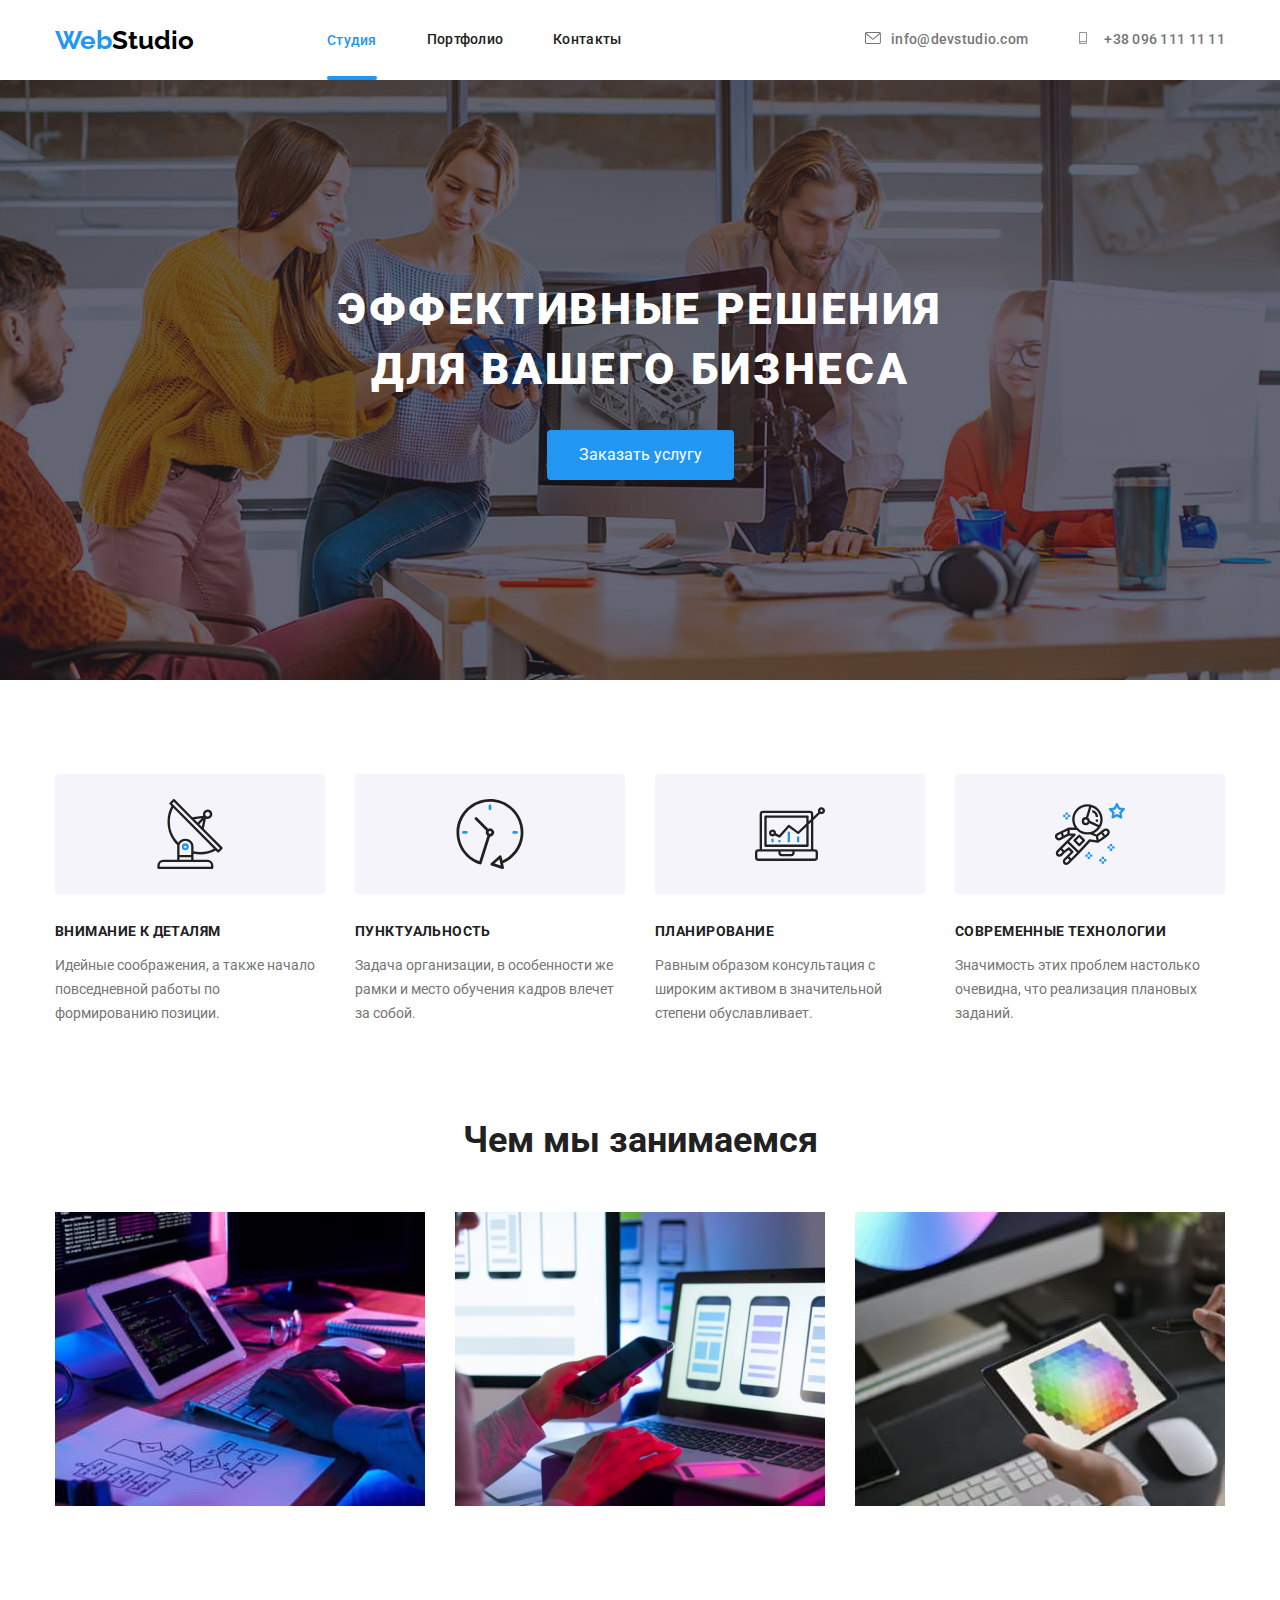
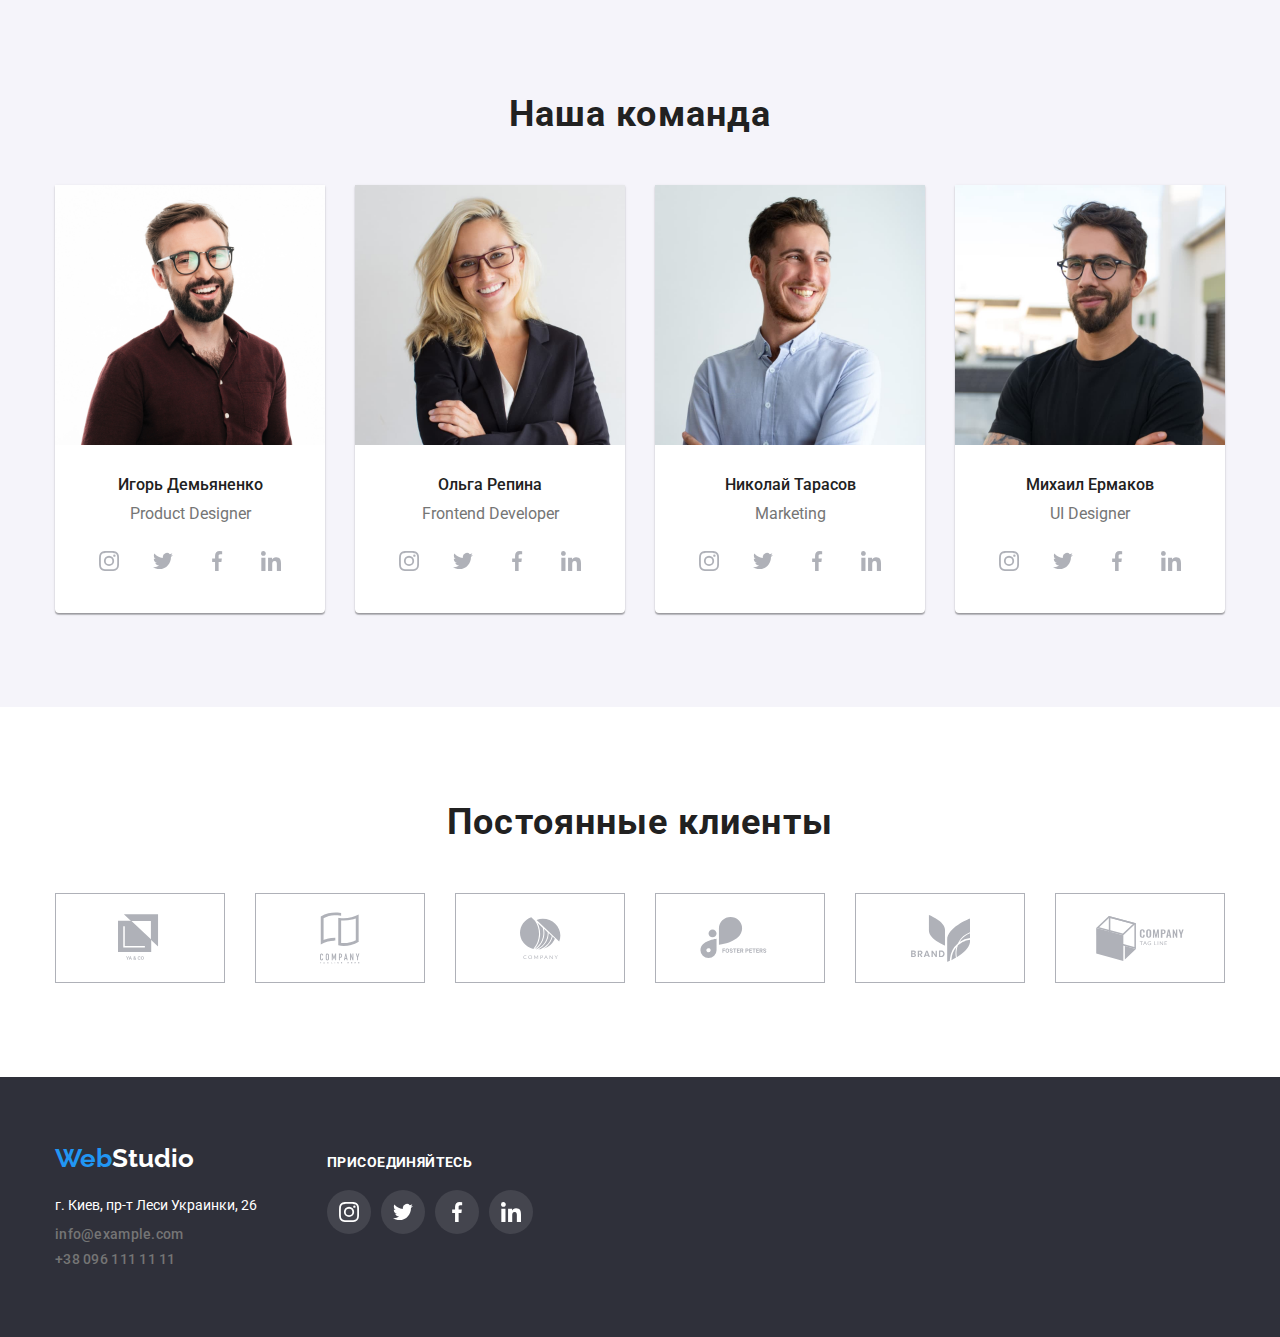
==== index.html @ 2eb6c641 "link" ====
<!DOCTYPE html>
<html lang="ru">
<head>
    <meta charset="UTF-8">
    <meta name="viewport" content="width=device-width, initial-scale=1.0">
    <title>Студия</title>
    <link rel="preconnect" href="https://fonts.gstatic.com">
    <link href="https://fonts.googleapis.com/css2?family=Raleway:wght@700&family=Roboto:wght@400;500;700;900&display=swap"
        rel="stylesheet">
    <link rel="stylesheet" href="https://cdnjs.cloudflare.com/ajax/libs/modern-normalize/1.0.0/modern-normalize.min.css"/>
    <link rel="stylesheet" href="./css/style.css">
    <link rel="stylesheet" href="./css/common.css">
</head>
<body>
    <div class="container">
    <header class="header-back" >
    <nav>
        <div class="header-nav">
            <a class="linc-logo" href="WebStudio"> <span class="link-blue">Web</span><span class="link-black" >Studio</span> </a>
        

       <ul class="site-nav" > 
            <li class="item" >
                <a class="link-current" href="./index.htmls">Студия</a>
            </li>
            <li class="item" >
                <a class="link" href="./portfolio.html">Портфолио</a>
            </li>
            <li class="item" >
                <a class="link" href="Контакты ">Контакты</a>
            </li>
      </ul>
    
      
       <ul  class="nav-links">
            
            <li class="item" > 
             

                <a  
                  class="nav-link"  href="mailto:info@devstudio.com" > <svg  class="nav-icon">
                  <use href="./images/symbol-defs (1).svg#icon-envelope" width="16",height="12" ></use>    
                  </svg>
                  info@devstudio.com</a>
            </li>
            <li class="item" >
                <a class="nav-link" href="tel:+380961111111"> <svg  class="nav-icon">
                    <use href="./images/symbol-defs (1).svg#icon-smartphone" width="10",height="16"></use>
                </svg>
                +38 096 111 11 11</a>
            </li>
            
       </ul> 
    
    </div>
    </nav>


    </header> 
</div>


    <main> 
        
      <section class="hero" > 
         <div class="overlay">
        
               <h1 class="hero-title" >Эффективные решения <br> для вашего бизнеса</h1>
          
        <a  class="hero-button" href="Заказать услугу">Заказать услугу</a>
    
    </div> 
      </section>
     
      
      <section class="benefit">
          <div class="container">
          <h2 class="visually-hidden"> Наши преимущества</h2> 
          
          <ul class="benefit-frame" >
              <li class="card" >
                <div class="benefit-box"> 
                    <svg class="icon"  width="70px" height="70px">
                        <use href="./images/symbol-defs (1).svg#icon-antenna"></use>
                    </svg>
                  </div>  
                
                  
                 <div class="frame" >
                   <h3 class="benefit-title">Внимание к деталям</h3>
                   <p class="benefit-item" >Идейные соображения, а также начало повседневной работы по формированию позиции.</p>
                 </div>
              </li>
              <li class="card" >
                   <div class="benefit-box">
                <svg class="icon"  width="70px" height="70px">
                    <use href="./images/symbol-defs (1).svg#icon-clock"></use>
                </svg>
              </div>
                  <div class="frame" > 
                    <h3 class="benefit-title">Пунктуальность</h3>
                    <p class="benefit-item" >Задача организации, в особенности же рамки и место обучения кадров влечет за собой.</p>
                  </div> 
              </li>
              <li class="card" >
                  <div class="benefit-box">
                <svg class="icon"  width="70px" height="70px">
                    <use href="./images/symbol-defs (1).svg#icon-diagram"></use>
                </svg>
              </div>
                  <div class="frame" >
                    <h3 class="benefit-title">Планирование</h3>
                    <p class="benefit-item" >Равным образом консультация с широким активом в значительной степени обуславливает.</p>
                  </div> 
              </li>
              <li class="card" >
                  <div class="benefit-box">
                <svg class="icon"  width="70px" height="70px">
                    <use href="./images/symbol-defs (1).svg#icon-astronaut"></use>
                </svg>
              </div>
                  <div class="frame" >
                     <h3 class="benefit-title" >Современные технологии</h3>
                     <p class="benefit-item" >Значимость этих проблем настолько очевидна, что реализация плановых заданий.</p>
                 </div>
              </li>
          </ul>
        </div>
      </section>
      
      <section class="work">
          <div class="container">
          <h2 class="work-title" >Чем мы занимаемся</h2>
          
          <ul class="work-item" >
              <li class="work-item-frame" >
                  <img src="./images/hw-1.jpg" alt="рабочий стол">
              </li>
              <li class="work-item-frame" >
                  <img src="./images/hw2.jpg" width="370" alt="рабочий стол и телефон"> 
              </li>
              <li class="work-item-frame" >
                  <img src="./images/hw3.jpg" alt="рабочий стол и дизайн">
              </li>
            </ul>
        </div>
        </section>
   
  
        <section class="our-team" >  
            
          <div class="container">
        
           <h2 class="team-title" >Наша команда</h2> 
           
           <ul class="team-card" >
               
               <li class="team-card-item " >
                   <img src="./images/hw4.jpg" width="370" alt="мужчина">
                   <h3 class="name" >Игорь Демьяненко</h3>
                   <p class="profession" >Product Designer</p>
                     <ul class="sociall-box">
                         <li class="item-icon"><a class="link-icon" href=""> 
                             <svg class="icon" width="20px" height="20px" > <use href="./images/symbol-defs (1).svg#icon-instagram" >

                         </use>
                         </svg>
                        </a>
                    
                    </li>
                
                     <li class="item-icon" >
                        <a class="link-icon" href=""> 
                            <svg class="icon" width="20px" height="20px" > 
                                <use href="./images/symbol-defs (1).svg#icon-twitter" ></use>

                        </svg>

                        </a>
                    </li>
                    <li class="item-icon"  >
                    
                        <a class="link-icon" href="">
                            <svg class="icon" width="20px"  height="20px">
                                  <use href="./images/symbol-defs (1).svg#icon-facebook" ></use>
                            </svg>
                        </a>
                    </li>
                    
                <li class="item-icon" >
                        <a class="link-icon"  href=""> 
                            <svg class="icon" width="20px" height="20px">
                                <use href="./images/symbol-defs (1).svg#icon-linkedin"></use>
                            </svg>
                        </a>
                    </li>
                    </ul>
                </li>
                <li class="team-card-item"  >
                   <img src="./images/hw5).jpg" width="370" alt="девушка">
                   <h3 class="name">Ольга Репина</h3>
                   <p class="profession" >Frontend Developer</p> 
                   <ul class="sociall-box">
                    <li class="item-icon"><a class="link-icon" href=""> 
                        <svg class="icon" width="20px" height="20px" > <use href="./images/symbol-defs (1).svg#icon-instagram" >

                    </use>
                    </svg>
                   </a>
               
               </li>
           
                <li class="item-icon" >
                   <a class="link-icon" href=""> 
                       <svg class="icon" width="20px" height="20px" > 
                           <use href="./images/symbol-defs (1).svg#icon-twitter" ></use>

                   </svg>

                   </a>
               </li>
               <li class="item-icon"  >
               
                   <a class="link-icon" href="">
                       <svg class="icon" width="20px"  height="20px">
                             <use href="./images/symbol-defs (1).svg#icon-facebook" ></use>
                       </svg>
                   </a>
               </li>
               
           <li class="item-icon" >
                   <a class="link-icon"  href=""> 
                       <svg class="icon" width="20px" height="20px">
                           <use href="./images/symbol-defs (1).svg#icon-linkedin"></use>
                       </svg>
                   </a>
               </li>
               </ul>
                </li>
                <li class="team-card-item"   >
                   <img src="./images/hw6.jpg" width="370" alt="мужчина">
                   <h3 class="name" >Николай Тарасов</h3>
                   <p class="profession" >Marketing</p> 
                   <ul class="sociall-box">
                    <li class="item-icon"><a class="link-icon" href=""> 
                        <svg class="icon" width="20px" height="20px" > <use href="./images/symbol-defs (1).svg#icon-instagram" >

                    </use>
                    </svg>
                   </a>
               
               </li>
           
                <li class="item-icon" >
                   <a class="link-icon" href=""> 
                       <svg class="icon" width="20px" height="20px" > 
                           <use href="./images/symbol-defs (1).svg#icon-twitter" ></use>

                   </svg>

                   </a>
               </li>
               <li class="item-icon"  >
               
                   <a class="link-icon" href="">
                       <svg class="icon" width="20px"  height="20px">
                             <use href="./images/symbol-defs (1).svg#icon-facebook" ></use>
                       </svg>
                   </a>
               </li>
               
           <li class="item-icon" >
                   <a class="link-icon"  href=""> 
                       <svg class="icon" width="20px" height="20px">
                           <use href="./images/symbol-defs (1).svg#icon-linkedin"></use>
                       </svg>
                   </a>
               </li>
               </ul>
                </li>
                <li class="team-card-item"  >
                   <img src="./images/hw7.jpg" width="370" alt="мужчина">
                   <h3 class="name" >Михаил Ермаков</h3>
                   <p class="profession" >UI Designer</p> 
                   <ul class="sociall-box">
                    <li class="item-icon"><a class="link-icon" href=""> 
                        <svg class="icon" width="20px" height="20px" > <use href="./images/symbol-defs (1).svg#icon-instagram" >

                    </use>
                    </svg>
                   </a>
               
               </li>
           
                <li class="item-icon" >
                   <a class="link-icon" href=""> 
                       <svg class="icon" width="20px" height="20px" > 
                           <use href="./images/symbol-defs (1).svg#icon-twitter" ></use>

                   </svg>

                   </a>
               </li>
               <li class="item-icon"  >
               
                   <a class="link-icon" href="">
                       <svg class="icon" width="20px"  height="20px">
                             <use href="./images/symbol-defs (1).svg#icon-facebook" ></use>
                       </svg>
                   </a>
               </li>
               
           <li class="item-icon" >
                   <a class="link-icon"  href=""> 
                       <svg class="icon" width="20px" height="20px">
                           <use href="./images/symbol-defs (1).svg#icon-linkedin"></use>
                       </svg>
                   </a>
               </li>
               </ul>
                </li>
            
           </ul>
        </div>
        
        </section> 
        <section class="our-clients" >
            <div class="container">
            <h2 class="clients-title"  >Постоянные клиенты</h2> 
            <ul class="clients-box" >
                <li class="client-item" >
                   <a class="client-link" href=""> 
                       <svg class="client-logo" width="44.27" height="49.23" >
                          <use href="./images/symbol-defs (1).svg#icon-logo-2"></use>
                       </svg>
                     </a> 
                </li> 
                <li class="client-item" >
                    <a class="client-link" href=""> 
                        <svg class="client-logo" width="40" height="52" >
                           <use href="./images/symbol-defs (1).svg#icon-logo-1"></use>
                        </svg>
                      </a> 
                 </li> 
                 <li class="client-item" >
                    <a class="client-link" href=""> 
                        <svg class="client-logo" width="41" height="42.6" >
                           <use href="./images/symbol-defs (1).svg#icon-logo--3"></use>
                        </svg>
                      </a> 
                 </li> 
                 <li class="client-item" >
                    <a class="client-link" href=""> 
                        <svg class="client-logo" width="79.66" height="42.02" >
                           <use href="./images/symbol-defs (1).svg#icon-logo--4"></use>
                        </svg>
                      </a> 
                 </li> <li class="client-item" >
                    <a class="client-link" href=""> 
                        <svg class="client-logo" width="59" height="47" >
                           <use href="./images/symbol-defs (1).svg#icon-logo--5"></use>
                        </svg>
                      </a> 
                 </li>
                  <li class="client-item" >
                    <a class="client-link" href=""> 
                        <svg class="client-logo" width="88.48" height="45.44" >
                           <use href="./images/symbol-defs (1).svg#icon-logo--6"></use>
                        </svg>
                      </a> 
                 </li>
            </ul>
        </div>
        </section>
    
    </main> 
   
<footer class="footer-back" > 
     <div  class="container" >
    <div class="footer-all"> 
       <div>
        <div class="footer-logo" >
    <a class="linc-logo" href="WebStudio"> <span class="footer-logo-blue" >Web</span><span class="footer-logo-white" >Studio</span> </a>
</div> 
<div class="adress-link" >  
    <address class="address" >
     
        
           <p class="map-item" > <span class="map-address" >г. Киев, пр-т Леси Украинки, 26</span> </p>
      <ul class="footer-nav" >
         <li >
           <a class="footer-nav-link" href="mailto:info@example.com">info@example.com</a>
         </li> 
         <li>
            <a class="footer-nav-link" href="tel:+380961111111">+38 096 111 11 11</a></li>
       </ul> 
       
    </address>
</div> 
</div>
<div class="footer-sociall" >
   <h3 class="footer-title" > ПРИСОЕДИНЯЙТЕСЬ</h3> 
        <ul class="footer-box" >
            <li class="footer-mark" >
                <a class="footer-link"  href=""><svg class="footer-icon" width="20px" height="20px" >
                   <use href="./images/symbol-defs (1).svg#icon-instagram" ></use>

                </svg></a>
            
            </li> 
            <li class="footer-mark" >
                <a class="footer-link"  href=""><svg class="footer-icon" width="20px" height="20px" >
                   <use href="./images/symbol-defs (1).svg#icon-twitter" ></use>

                </svg></a>
            
            </li>
             <li class="footer-mark" >
                <a class="footer-link"  href=""><svg class="footer-icon" width="20px" height="20px" >
                   <use href="./images/symbol-defs (1).svg#icon-facebook" ></use>

                </svg></a>
            
            </li> 
            <li class="footer-mark" >
                <a class="footer-link"  href=""><svg class="footer-icon" width="20px" height="20px" >
                   <use href="./images/symbol-defs (1).svg#icon-linkedin" ></use>

                </svg></a>
            
            </li>
        </ul>
</div>
</div>
</div>

</footer>

    
    
</body>
</html>
---- css/style.css ----
/* все цвета страницы студия
.header-back: #ECECEC
.link-collor: 2196F3
.back-hero: 2F303A
.primary-text-color:757575, 100 %
.white-text-collor:FFFFFF, 100 %
.h-collor:212121, 100 %
 .body-back: #E5E5E5

 */
body {
  font-family: 'Roboto', sans-serif;
  color: #757575;
}

/* css-переменные. */
:root {
  --primary-text-color: #757575;
  --footer-back: #2f303a;
  --white-text-collor: #ffffff;
  --h-collor: #212121;
  --link-collor: #2196f3;
  --header-back: #ececec;
  --social-icon: #AFB1B8;
  --team-back: #F5F4FA;
  --back: rgba(255,255,255,0.1)
}

button{
  border: none;
  color: none;
  background-color: transparent; ;
}

/* контейнер */
.container {
  width: 1200px;
  padding-left: 15px;
  padding-right: 15px;
  margin-left: auto;
  margin-right: auto;
  /* outline: 1px solid green */
}

.link {
  outline: none;
}

img {
  display: block;
  max-width: 100%;
  height: auto;
}

/* .link-icon .icon{
  fill: var(--social-icon);
} */


.site-nav .item:last-child {
  margin-right: 0px;
}

.link-blue {
  color: var(--link-collor);
}

.link-black {
  color: black;
} 

/*  Хедер сайта */

.header-line-bottom{
  border-bottom: 1px solid #ECECEC
}

.header-nav { 
 
  
  display: flex;
  align-items: center;
  height: 80px;
}

/*  логотип */

.linc-logo {
  font-family: Raleway, sans-serif;
  font-style: normal;
  font-weight: bold;
  font-size: 26px;
  line-height: 31px;
}

/* навигация по сайту */

.site-nav { 
 
  display: flex;
  align-items: center;
  margin-left: 93px;
  margin-top: 0px;
  margin-bottom: 0px;
}

.site-nav .item + .item {
  margin-left: 50px;
}

/* .site-nav .item {
  outline: 1px solid greenyellow;
} */

.site-nav .link { 
 
  
  display: block;
  
  padding-top: 32px;
  padding-bottom: 32px;
 
  color: var(--h-collor);
}

/* .site-nav .link-current{
  position: relative;
} */

.link:hover,
.link:focus {
  color: var(--link-collor);
}

.link-current { 
  display: block;
  
  position: relative; 
  
  padding-top: 32px;
  padding-bottom: 32px;
  
  font-family: Roboto, sans-serif;
  font-style: normal;
  font-weight: 500;
  font-size: 14px;
  line-height: 16px;
  letter-spacing: 0.02em;
  color: var(--link-collor);
}
  
 
  

.link {  
  display: block;
 
  font-family: Roboto, sans-serif;
  font-style: normal;
  font-weight: 500;
  font-size: 14px;
  line-height: 1.14;
  letter-spacing: 0.02em;
} 

.link-current::after{
  content: "";
  
  
  position: absolute;
  width: 100%;
  height: 4px;
  left: 0;
  bottom: 0;
  border-radius: 2px;
  
  background-color: var(--link-collor);
 
}



/* навигация мейл и телефон */

.nav-link,
.nav-link {
  display: block;
  padding-top: 32px;
  padding-bottom: 32px;
  margin-top: 0px;
  margin-bottom: 0px;

  font-family: Roboto, sans-serif;
  font-style: normal;
  font-weight: 500;
  font-size: 14px;
  line-height: 1.14;
  letter-spacing: 0.02em;
  color: var(--primary-text-color);
}

/* .nav-links :hover,
.nav-links :focus {
  color: var(--link-collor);
} */

.nav-links {
  display: flex;
  margin-left: auto; 
  margin-top: 0px;
  margin-bottom: 0px;
}

.nav-icon {
  display: block;
  width: 16px;
  height: 12px; 
  margin-right: 10px;
  fill: var(--primary-text-color);
  /* fill: carrentColor; */
}

.nav-link{
  display: flex; 
  align-content: center;
}


.nav-links .item :hover,
.nav-links .item :focus{
  color: var(--link-collor);
}


.nav-icon{
  fill: currentColor;
}

  

/* .item {
  outline: 1px solid #008000
} */

/* .nav-links .item {
  outline: 1px solid green;
} */

.nav-links .item + .item {
  margin-left: 50px;
}

/*  Hero сайта Студия*/
.hero {
  background-color: var(--footer-back);
  /* outline: 2px solid green; */
  min-height: 600px;
}

.hero {
  text-align: center; 
}


.overlay {
  max-width: 1600px;
  height: 600px;
  margin-left: auto;
  margin-right: auto;  
  background-image: linear-gradient(to right,rgba(47, 48, 58, 0.4),rgba(47, 48, 58, 0.4)),  url(../images/Img\ \(5\).jpg);
  background-position: center;
  background-size: cover;
}


.hero-title {
  padding-top: 200px;
  margin-bottom: 30px;
  margin-top: 0px;

  /* outline: 1px solid green; */

  color: var(--white-text-collor);
  font-family: Roboto, sans-serif;
  font-style: normal;
  font-weight: 900;
  font-size: 44px;
  line-height: 1.36;

  letter-spacing: 0.06em;
  text-transform: uppercase;
}

/* кнопка заказа услуг */

.hero-button {
  display: inline-block;
  padding: 16px 32px;
  border-radius: 4px;
  margin-right: auto;
  margin-left: auto;

  background-color: var(--link-collor);
  color: var(--white-text-collor);
}

/* если мы берем у всей секции и убираем padding */

/* наши преимущества */

.benefit {
  padding-top: 94px;
}

.benefit-frame {
  display: flex;
}

.benefit-frame {
  padding-left: 0px;
  margin-top: 0px;
  margin-bottom: 0px;
}

.benefit-item {
  margin-bottom: 0px;
  font-family: Roboto, sans-serif;
  font-style: normal;
  font-weight: normal;
  font-size: 14px;
  line-height: 1.71;
}

.card {
  width: 270px;
  margin-right: 30px;
}

.card:last-child {
  margin-right: 0px;
}

.benefit-title {
  margin-top: 30px;
  font-family: Roboto, sans-serif;
  font-style: normal;
  font-weight: 700;
  font-size: 14px;
  line-height: 1.14;
  letter-spacing: 0.03em;
  text-transform: uppercase;
  color: var(--h-collor);
} 
 
.benefit-box{
  display: flex;
  align-items: center;
  justify-content: center;
  background: #F5F4FA;
  border-radius: 4px;
  height: 120px;
  
}


/*  то что мы делаем студия */

.work {
  padding-top: 94px;
  padding-bottom: 94px;
}

.work-title { 
  font-family: Roboto, sans-serif;
  text-align: center;
  margin-top: 0px;
  font-style: normal;
  font-weight: bold;
  font-size: 36px;
  line-height: 1.16; 
  color: var(--h-collor);
  margin-bottom: 50px ;
}
 

.work-item-frame {
  /* outline: 1px solid green; */
  display: block;
}

.work-item {
  display: block;
}

.work-item {
  display: flex;
}

.work-item {
  padding-left: 0px;
  margin-top: 0px;
  margin-bottom: 0px;
}

/* 
.work-item-frame {
  margin-right: 30px;
} */

/* .work-item-frame:last-child {
  margin-right: 0px;
} */

.work-item-frame:not(:last-child) {
  margin-right: 30px;
}

/*  о нашей команде */

.our-team {
  padding-top: 94px;
  padding-bottom: 94px;
  background-color: var(--team-back) ;
}

.team-title {
  text-align: center;
  margin-bottom: 50px;
  margin-top: 0px;
  font-family: Roboto, sans-serif;
  font-style: normal;
  font-weight: bold;
  font-size: 36px;
  line-height: 1.16;
  letter-spacing: 0.03em;
  color: var(--h-collor);
}

.team-card {
  display: flex;
}

.team-card {
  margin-left: 0px;
  padding-left: 0px;
  margin-top: 0px;
  margin-bottom: 0px;
}

.team-card-item {
  /* outline: 1px solid #008000; */
}

.team-card-item {
  margin-right: 30px;
  background-color: var(--white-text-collor);
  box-shadow: 0px 1px 3px rgba(0, 0, 0, 0.12), 0px 1px 1px rgba(0, 0, 0, 0.14), 0px 2px 1px rgba(0, 0, 0, 0.2);
  border-radius: 0px 0px 4px 4px;
}

.team-card-item:last-child {
  margin-right: 0px;
}

.name {
  text-align: center;
  margin-top: 30px;
  margin-bottom: 0px;
  color: var(--h-collor);
  font-family: Roboto, sans-serif;
  font-style: normal;
  font-weight: 500;
  font-size: 16px;
  line-height: 19px;
}

.profession {
  text-align: center;
  margin-top: 10px;
  margin-bottom: 16px;
  color: var(--primary-text-color);
  font-family: Roboto, sans-serif;
  font-style: normal;
  font-weight: normal;
  font-size: 16px;
  line-height: 19px;
}

.sociall-box{
  display: flex;
  align-items: center;
  justify-content: center; 
  padding-left: 0px;
  margin-top: 16px;
  margin-bottom: 30px ;
} 

/*  сначала дать цвет иконки на ссылку, а потом изменить ее при ховере */

.link-icon{
  display: flex;
  width: 44px;
  height: 44px;
  color: var(--social-icon);
  /* background-color: blue; */
  align-items: center;
  justify-content: center;
  border-radius: 50%;
}

.item-icon:not(:first-child){
  margin-left: 10px;
}

.link-icon:hover,
.link-icon:focus{
  background-color: var(--link-collor);
  color: var(--white-text-collor);
}

/* .icon{
  fill: var( --social-icon)

} */

.icon{
  fill: currentColor;
}

/* .link-icon{
  width: 44px;
  height: 44px;
  color: #008000;
  background-color: crimson;
} */

/* .icon{
  fill: currentColor;
} */

.our-clients{
  padding-top: 94px;
  padding-bottom: 94px;
}

.clients-title{ 
  
  font-family: Roboto, sans-serif;
  font-style: normal;
  font-weight: bold;
  font-size: 36px;
  line-height: 42px;
  text-align: center;
  letter-spacing: 0.03em;
  color: var(--h-collor) ;
  margin-bottom: 50px;
  margin-top: 0px; 
}

.clients-box{
  display: flex;
  margin-top: 0px; 
  margin-bottom: 0px;
  padding-left: 0px;
} 

.client-item{
  width: 170px;
  height: 90px;
  
}


.client-item:not(:first-child){
  margin-left: 30px;
}


.client-item{
  display: flex;
  align-items: center;
  justify-content: center;
  
}


.client-link{
  display: flex;
  width: 170px;
  height: 90px;
  align-items: center;
  justify-content: center;
  color: var(--social-icon);
  border: 1px solid var(--social-icon)
}

.client-link:hover,
.client-link:focus{
  color: var(--link-collor);
  border: 1px solid  var(--link-collor)
}


.client-logo{
  fill: currentColor;
}


/* Подвал сайта  */
/* общее правило для всего футера */
.footer-all{
  display: flex;
  align-items: baseline;
  
}

.footer-back {
  padding-top: 6px;
  background-color: var(--footer-back);
}
/* футер лого и адрес */
.footer-logo {
  display: block;
}

.footer-logo {
  padding-top: 60px;
  /* outline: 1px solid#008000; */
}

.footer-logo-blue {
  color: var(--link-collor);
}

.adress-link {
  display: block;
}

.adress-link {
  margin-top: 20px;
  padding-bottom: 60px;
}

.adress {
  display: block;
}

.map-address {
  color: var(--white-text-collor);
  font-family: Roboto, sans-serif;
  font-style: normal;
  font-weight: normal;
  font-size: 14px;
  line-height: 1.71;

  /* outline: 1px solid #008000; */
}

.map-item {
  margin-top: 20px;
  margin-bottom: 0px;
}

.footer-logo-white {
  color: var(--white-text-collor);
}

.footer-nav {
  display: block;
  padding-left: 0px;
  margin-bottom: 0px;
  margin-top: 9px;
}

.footer-nav-link {
  display: block;
}

.footer-nav-link:hover,
.footer-nav-link:focus {
  color: var(--link-collor);
}

.footer-nav-link {
  font-family: Roboto, sans-serif;
  font-style: normal;
  font-weight: 500;
  font-size: 14px;
  line-height: 1.14;
  letter-spacing: 0.02em;
  color: var(--primary-text-color);
  margin-top: 9px;
  margin-bottom: 9px;
}
/* футер бокс:присоединяйся и соц сети */

.footer-box{
  display: flex;
  justify-content: center;
  align-items: center;
  margin-top: 0px;
  margin-bottom: 0px;
  padding-left: 0px;
}

.footer-sociall{
  margin-left: 70px;
}

.footer-title{
  margin-top: 0px;
  margin-bottom: 20px;
  font-family: Roboto, sans-serif;  
  font-style: normal;
  font-weight: bold;
  font-size: 14px;
  line-height: 16px; 
  letter-spacing: 0.03em;
  text-transform: uppercase;
  color: var(--white-text-collor);
}

.footer-mark{
  width: 44px;
  height: 44px;

}

.footer-mark:not(:first-child){
  margin-left: 10px;
}

.footer-link{
  display: flex;
  align-items: center; 
  justify-content: center;
  width: 44px;
  height: 44px;
  border-radius: 50%; 
  background-color: rgba(255, 255, 255, 0.1); ;
}
 
.footer-link:hover,
.footer-link:focus{
  background-color: var(--link-collor) ;
}

.footer-icon{
  fill: var(--white-text-collor) ;
}

/* Портфлио */

/* кнопки в портфолио */

.main-button{
  display: flex;
  justify-content: center;
  margin-top: 0px;
  padding-left: 0px;
  margin-bottom: 34px; 
 
}

.main-button-mark:not(:first-child){
  margin-left: 8px;
}

.main-button-mark{ 
  display: flex;
  height: 38px;
  background-color: var(--team-back);
  /* border-radius: 4px; */
  color: var(--h-collor);

}

.main-button-item{
  display: flex; 
  border-radius: 4px;
  font-family: Roboto, sans-serif;
  font-style: normal;
  font-weight: 500;
  font-size: 16px;
  line-height: 1.6;
  text-align: center;
  letter-spacing: 0.03em;
  color: var( --h-collor);
  padding-left: 22px;
  padding-right: 22px;
  padding-top: 6px;
  padding-bottom: 6px;
}


.main-button-item:hover,
.main-button-item:focus {
  background-color: var(--link-collor) ;
  color: var(--white-text-collor) ; 
  border-color: var(--link-collor);
  box-shadow: 0px 3px 1px rgba(0, 0, 0, 0.1), 0px 1px 2px rgba(0, 0, 0, 0.08), 0px 2px 2px rgba(0, 0, 0, 0.12);
}

/* 
.main-button-item {
  color: currentColor;
} */

/*  портфолио проекты */
.design-work {
  padding-bottom: 94px;
  padding-top: 94px;
}


  
  
.product-name {
  font-family: Roboto, sans-serif;
  font-style: normal;
  font-weight: bold;
  font-size: 18px;
  line-height: 36px;
  color: var(--h-collor);
 
}

.progects {
  display: flex;
  flex-wrap: wrap;
  padding-left: 0px;
  margin-top: 0px;
  margin-bottom: 0px;
}

.progects-name {
  width: 370px;
  /* outline: 1px solid #008000; */
  margin-right: 30px;
  margin-bottom: 30px;
  background-color: var(--white-text-collor);
  border: 1px solid #EEEEEE;
}

/* .progects-name:hover,
.progects-name:focus{
  box-shadow: 0px 1px 1px rgba(0, 0, 0, 0.12), 0px 4px 4px rgba(0, 0, 0, 0.06), 1px 4px 6px rgba(0, 0, 0, 0.16);
} */

/* .progects-name * {
  outline: 1px solid #008000;
} */

.progects-name:nth-child(3n) {
  margin-right: 0;
}

.progects-name:nth-last-child(-n + 3) {
  margin-bottom: 0;
}

.product {
  font-family: Roboto, sans-serif;
  font-style: normal;
  font-weight: normal;
  font-size: 16px;
  line-height: 30px;
  color: var(--primary-text-color);
}

.product-title {
  display: block;
}

.product-title:hover,
.product-title:focus{
  box-shadow: 0px 1px 1px rgba(0, 0, 0, 0.12), 0px 4px 4px rgba(0, 0, 0, 0.06), 1px 4px 6px rgba(0, 0, 0, 0.16);
}

.our-product {
  padding-top: 20px;
  padding-left: 24px;
  padding-right: 24px;
  padding-bottom: 20px;
  border: 1px solid #eeeeee;
}

.product-name {
  margin-bottom: 0px;
  margin-top: 0px;
}

.product {
  margin-top: 4px;
  margin-bottom: 0px;
}

/* .frame {
  outline: 2px solid green;
} */

/*  контейнер для стилизации hero
 */
.hero-container {
  width: 600px;
  margin-left: auto;
  margin-right: auto;
}

/*display: flex
  flex-wrap: wrap */

/* общий контейнер для стилизации */
---- css/common.css ----
.visually-hidden {
  position: absolute;
  width: 1px;
  height: 1px;
  margin: -1px;
  border: 0;
  padding: 0;

  white-space: nowrap;
  clip-path: inset(100%);
  clip: rect(0 0 0 0);
  overflow: hidden;
}

ul {
  list-style: none;
}

a {
  text-decoration: none;  
  /* color: white */
}

*,
*::before,
*::after {
  box-sizing: border-box;
}

img {
  display: block;
  max-width: 100%;
  height: auto;
}

a:focus{
  outline: none
}

.button:focus{ 
  outline: none;
  border: none;
}
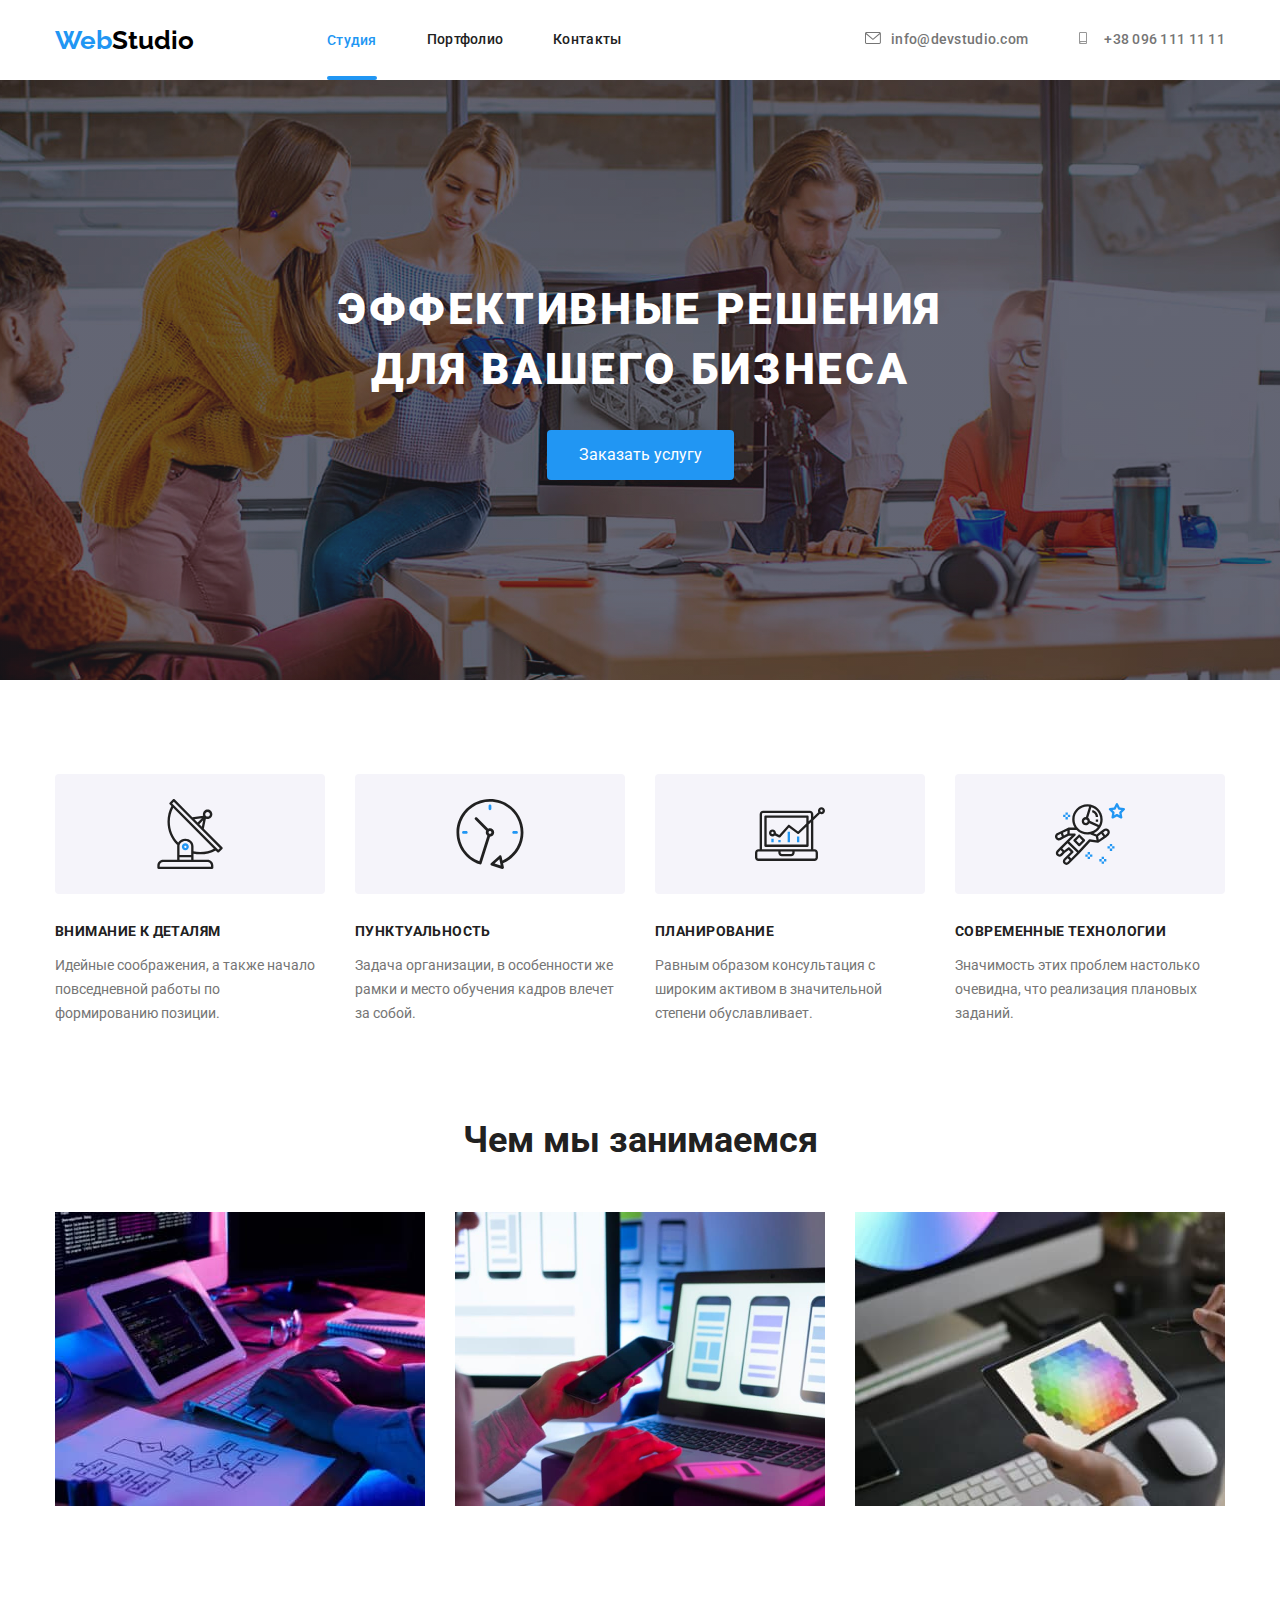
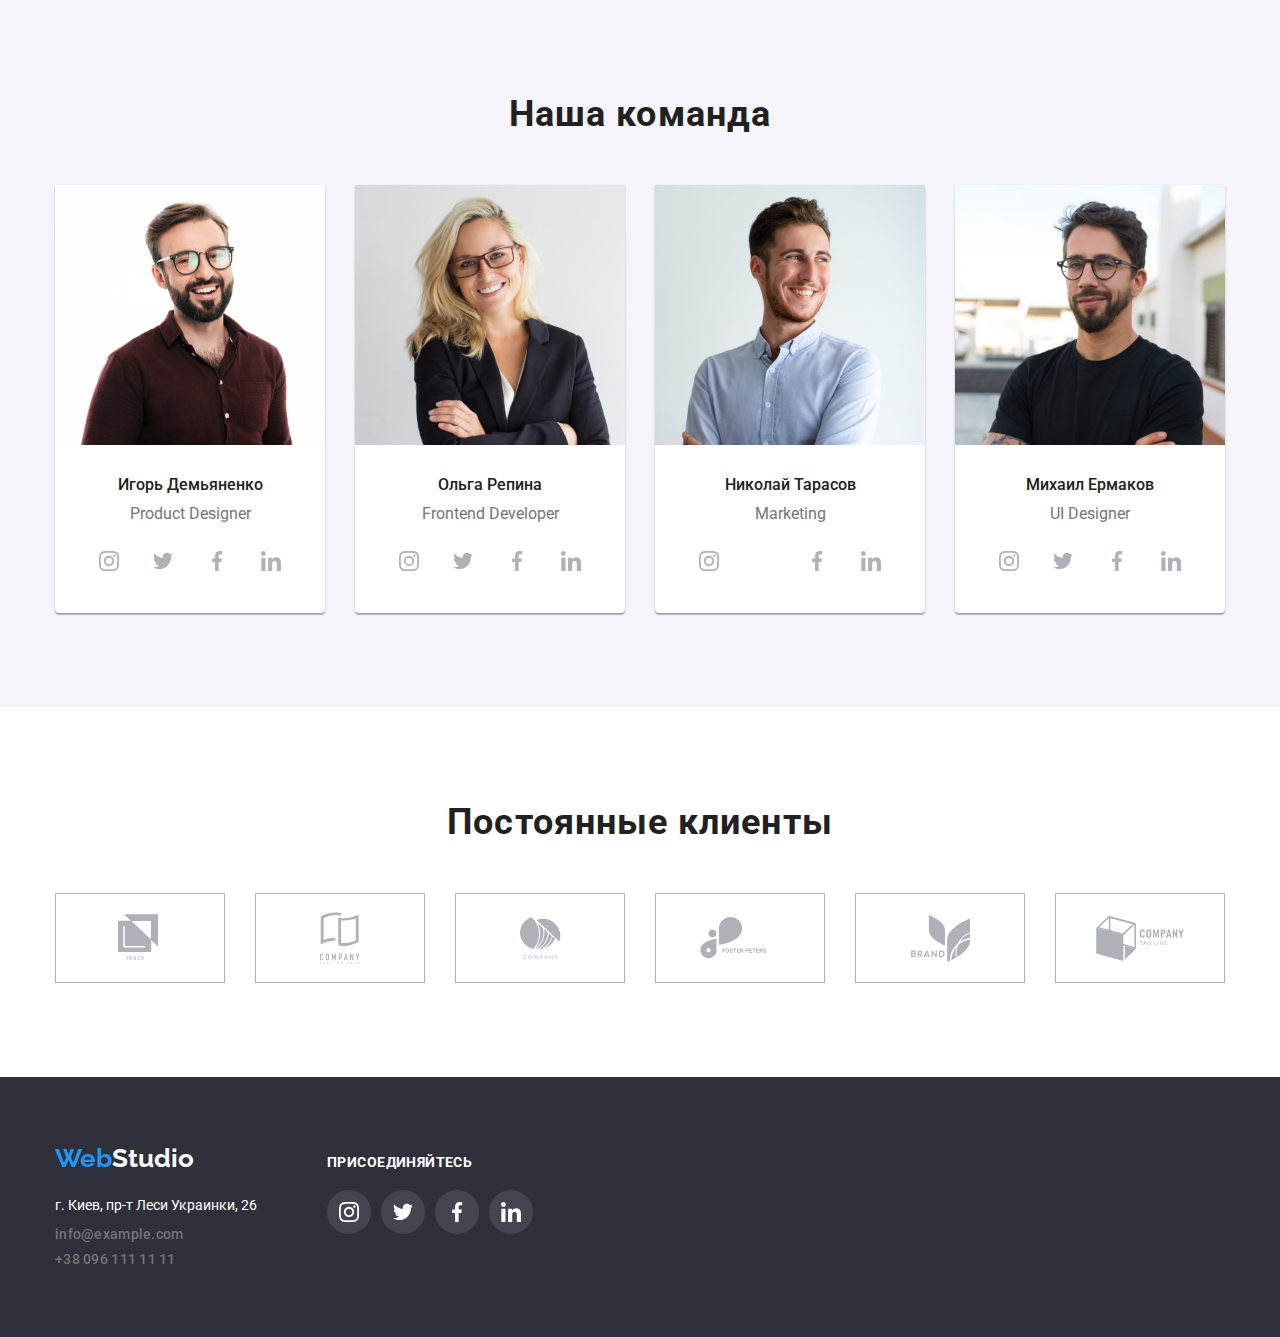
==== commit 6d14f745: "add modal" ====
--- a/index.html
+++ b/index.html
@@ -39,13 +39,13 @@
 
                 <a  
                   class="nav-link"  href="mailto:info@devstudio.com" > <svg  class="nav-icon">
-                  <use href="./images/symbol-defs (1).svg#icon-envelope" width="16",height="12" ></use>    
+                  <use href="./images/symbol-defs.svg#icon-envelope1" width="16",height="12" ></use>    
                   </svg>
                   info@devstudio.com</a>
             </li>
             <li class="item" >
                 <a class="nav-link" href="tel:+380961111111"> <svg  class="nav-icon">
-                    <use href="./images/symbol-defs (1).svg#icon-smartphone" width="10",height="16"></use>
+                    <use href="./images/symbol-defs.svg#icon-smartphone" width="10",height="16"></use>
                 </svg>
                 +38 096 111 11 11</a>
             </li>
@@ -67,7 +67,7 @@
         
                <h1 class="hero-title" >Эффективные решения <br> для вашего бизнеса</h1>
           
-        <a  class="hero-button" href="Заказать услугу">Заказать услугу</a>
+        <button data-modal-open class="hero-button ">Заказать услугу </button>
     
     </div> 
       </section>
@@ -81,7 +81,7 @@
               <li class="card" >
                 <div class="benefit-box"> 
                     <svg class="icon"  width="70px" height="70px">
-                        <use href="./images/symbol-defs (1).svg#icon-antenna"></use>
+                        <use href="./images/symbol-defs.svg#icon-antenna"></use>
                     </svg>
                   </div>  
                 
@@ -94,7 +94,7 @@
               <li class="card" >
                    <div class="benefit-box">
                 <svg class="icon"  width="70px" height="70px">
-                    <use href="./images/symbol-defs (1).svg#icon-clock"></use>
+                    <use href="./images/symbol-defs.svg#icon-clock"></use>
                 </svg>
               </div>
                   <div class="frame" > 
@@ -105,7 +105,7 @@
               <li class="card" >
                   <div class="benefit-box">
                 <svg class="icon"  width="70px" height="70px">
-                    <use href="./images/symbol-defs (1).svg#icon-diagram"></use>
+                    <use href="./images/symbol-defs.svg#icon-diagram"></use>
                 </svg>
               </div>
                   <div class="frame" >
@@ -116,7 +116,7 @@
               <li class="card" >
                   <div class="benefit-box">
                 <svg class="icon"  width="70px" height="70px">
-                    <use href="./images/symbol-defs (1).svg#icon-astronaut"></use>
+                    <use href="./images/symbol-defs.svg#icon-astronaut"></use>
                 </svg>
               </div>
                   <div class="frame" >
@@ -161,7 +161,7 @@
                    <p class="profession" >Product Designer</p>
                      <ul class="sociall-box">
                          <li class="item-icon"><a class="link-icon" href=""> 
-                             <svg class="icon" width="20px" height="20px" > <use href="./images/symbol-defs (1).svg#icon-instagram" >
+                             <svg class="icon" width="20px" height="20px" > <use href="./images/symbol-defs.svg#icon-instagram" >
 
                          </use>
                          </svg>
@@ -172,7 +172,7 @@
                      <li class="item-icon" >
                         <a class="link-icon" href=""> 
                             <svg class="icon" width="20px" height="20px" > 
-                                <use href="./images/symbol-defs (1).svg#icon-twitter" ></use>
+                                <use href="./images/symbol-defs.svg#icon-twitter" ></use>
 
                         </svg>
 
@@ -182,7 +182,7 @@
                     
                         <a class="link-icon" href="">
                             <svg class="icon" width="20px"  height="20px">
-                                  <use href="./images/symbol-defs (1).svg#icon-facebook" ></use>
+                                  <use href="./images/symbol-defs.svg#icon-facebook" ></use>
                             </svg>
                         </a>
                     </li>
@@ -190,7 +190,7 @@
                 <li class="item-icon" >
                         <a class="link-icon"  href=""> 
                             <svg class="icon" width="20px" height="20px">
-                                <use href="./images/symbol-defs (1).svg#icon-linkedin"></use>
+                                <use href="./images/symbol-defs.svg#icon-linkedin"></use>
                             </svg>
                         </a>
                     </li>
@@ -213,7 +213,7 @@
                 <li class="item-icon" >
                    <a class="link-icon" href=""> 
                        <svg class="icon" width="20px" height="20px" > 
-                           <use href="./images/symbol-defs (1).svg#icon-twitter" ></use>
+                           <use href="./images/symbol-defs.svg#icon-twitter" ></use>
 
                    </svg>
 
@@ -223,7 +223,7 @@
                
                    <a class="link-icon" href="">
                        <svg class="icon" width="20px"  height="20px">
-                             <use href="./images/symbol-defs (1).svg#icon-facebook" ></use>
+                             <use href="./images/symbol-defs.svg#icon-facebook" ></use>
                        </svg>
                    </a>
                </li>
@@ -231,7 +231,7 @@
            <li class="item-icon" >
                    <a class="link-icon"  href=""> 
                        <svg class="icon" width="20px" height="20px">
-                           <use href="./images/symbol-defs (1).svg#icon-linkedin"></use>
+                           <use href="./images/symbol-defs.svg#icon-linkedin"></use>
                        </svg>
                    </a>
                </li>
@@ -243,7 +243,7 @@
                    <p class="profession" >Marketing</p> 
                    <ul class="sociall-box">
                     <li class="item-icon"><a class="link-icon" href=""> 
-                        <svg class="icon" width="20px" height="20px" > <use href="./images/symbol-defs (1).svg#icon-instagram" >
+                        <svg class="icon" width="20px" height="20px" > <use href="./images/symbol-defs.svg#icon-instagram" >
 
                     </use>
                     </svg>
@@ -254,7 +254,7 @@
                 <li class="item-icon" >
                    <a class="link-icon" href=""> 
                        <svg class="icon" width="20px" height="20px" > 
-                           <use href="./images/symbol-defs (1).svg#icon-twitter" ></use>
+                           <use href="./images/symbol-defs .svg#icon-twitter" ></use>
 
                    </svg>
 
@@ -264,7 +264,7 @@
                
                    <a class="link-icon" href="">
                        <svg class="icon" width="20px"  height="20px">
-                             <use href="./images/symbol-defs (1).svg#icon-facebook" ></use>
+                             <use href="./images/symbol-defs.svg#icon-facebook" ></use>
                        </svg>
                    </a>
                </li>
@@ -272,7 +272,7 @@
            <li class="item-icon" >
                    <a class="link-icon"  href=""> 
                        <svg class="icon" width="20px" height="20px">
-                           <use href="./images/symbol-defs (1).svg#icon-linkedin"></use>
+                           <use href="./images/symbol-defs.svg#icon-linkedin"></use>
                        </svg>
                    </a>
                </li>
@@ -284,7 +284,7 @@
                    <p class="profession" >UI Designer</p> 
                    <ul class="sociall-box">
                     <li class="item-icon"><a class="link-icon" href=""> 
-                        <svg class="icon" width="20px" height="20px" > <use href="./images/symbol-defs (1).svg#icon-instagram" >
+                        <svg class="icon" width="20px" height="20px" > <use href="./images/symbol-defs.svg#icon-instagram" >
 
                     </use>
                     </svg>
@@ -295,7 +295,7 @@
                 <li class="item-icon" >
                    <a class="link-icon" href=""> 
                        <svg class="icon" width="20px" height="20px" > 
-                           <use href="./images/symbol-defs (1).svg#icon-twitter" ></use>
+                           <use href="./images/symbol-defs.svg#icon-twitter" ></use>
 
                    </svg>
 
@@ -305,7 +305,7 @@
                
                    <a class="link-icon" href="">
                        <svg class="icon" width="20px"  height="20px">
-                             <use href="./images/symbol-defs (1).svg#icon-facebook" ></use>
+                             <use href="./images/symbol-defs.svg#icon-facebook" ></use>
                        </svg>
                    </a>
                </li>
@@ -313,7 +313,7 @@
            <li class="item-icon" >
                    <a class="link-icon"  href=""> 
                        <svg class="icon" width="20px" height="20px">
-                           <use href="./images/symbol-defs (1).svg#icon-linkedin"></use>
+                           <use href="./images/symbol-defs.svg#icon-linkedin"></use>
                        </svg>
                    </a>
                </li>
@@ -331,41 +331,41 @@
                 <li class="client-item" >
                    <a class="client-link" href=""> 
                        <svg class="client-logo" width="44.27" height="49.23" >
-                          <use href="./images/symbol-defs (1).svg#icon-logo-2"></use>
+                          <use href="./images/symbol-defs.svg#icon-logo-2"></use>
                        </svg>
                      </a> 
                 </li> 
                 <li class="client-item" >
                     <a class="client-link" href=""> 
                         <svg class="client-logo" width="40" height="52" >
-                           <use href="./images/symbol-defs (1).svg#icon-logo-1"></use>
+                           <use href="./images/symbol-defs.svg#icon-logo-1"></use>
                         </svg>
                       </a> 
                  </li> 
                  <li class="client-item" >
                     <a class="client-link" href=""> 
                         <svg class="client-logo" width="41" height="42.6" >
-                           <use href="./images/symbol-defs (1).svg#icon-logo--3"></use>
+                           <use href="./images/symbol-defs.svg#icon-logo--3"></use>
                         </svg>
                       </a> 
                  </li> 
                  <li class="client-item" >
                     <a class="client-link" href=""> 
                         <svg class="client-logo" width="79.66" height="42.02" >
-                           <use href="./images/symbol-defs (1).svg#icon-logo--4"></use>
+                           <use href="./images/symbol-defs.svg#icon-logo--4"></use>
                         </svg>
                       </a> 
                  </li> <li class="client-item" >
                     <a class="client-link" href=""> 
                         <svg class="client-logo" width="59" height="47" >
-                           <use href="./images/symbol-defs (1).svg#icon-logo--5"></use>
+                           <use href="./images/symbol-defs.svg#icon-logo--5"></use>
                         </svg>
                       </a> 
                  </li>
                   <li class="client-item" >
                     <a class="client-link" href=""> 
                         <svg class="client-logo" width="88.48" height="45.44" >
-                           <use href="./images/symbol-defs (1).svg#icon-logo--6"></use>
+                           <use href="./images/symbol-defs.svg#icon-logo--6"></use>
                         </svg>
                       </a> 
                  </li>
@@ -403,28 +403,28 @@
         <ul class="footer-box" >
             <li class="footer-mark" >
                 <a class="footer-link"  href=""><svg class="footer-icon" width="20px" height="20px" >
-                   <use href="./images/symbol-defs (1).svg#icon-instagram" ></use>
+                   <use href="./images/symbol-defs.svg#icon-instagram" ></use>
 
                 </svg></a>
             
             </li> 
             <li class="footer-mark" >
                 <a class="footer-link"  href=""><svg class="footer-icon" width="20px" height="20px" >
-                   <use href="./images/symbol-defs (1).svg#icon-twitter" ></use>
+                   <use href="./images/symbol-defs.svg#icon-twitter" ></use>
 
                 </svg></a>
             
             </li>
              <li class="footer-mark" >
                 <a class="footer-link"  href=""><svg class="footer-icon" width="20px" height="20px" >
-                   <use href="./images/symbol-defs (1).svg#icon-facebook" ></use>
+                   <use href="./images/symbol-defs.svg#icon-facebook" ></use>
 
                 </svg></a>
             
             </li> 
             <li class="footer-mark" >
                 <a class="footer-link"  href=""><svg class="footer-icon" width="20px" height="20px" >
-                   <use href="./images/symbol-defs (1).svg#icon-linkedin" ></use>
+                   <use href="./images/symbol-defs.svg#icon-linkedin" ></use>
 
                 </svg></a>
             
@@ -435,6 +435,17 @@
 </div>
 
 </footer>
+<div data-modal class="backdrop is-hidden"> 
+<div class="modal">
+    <button data-modal-close class="btn-close">
+        <svg class="btn-icon" width="11px" height="11px">
+            <use href="./images/symbol-defs.svg#icon-Vector-1"></use>
+        </svg>
+    </button>
+
+</div>
+</div>
+    <script src="./js/modal.js"></script>
 
     
     
--- a/css/style.css
+++ b/css/style.css
@@ -749,6 +749,37 @@
   fill: var(--white-text-collor) ;
 }
 
+.backdrop{
+  position: fixed;
+  top: 0;
+  left: 0; 
+  width: 100%; 
+  height: 100%;
+  background-color: rgba(0, 0, 0, 0.2);
+}
+
+.backdrop.is-hidden{
+  opacity: 0;
+  pointer-events: none;
+}
+
+.modal{ 
+  position: absolute;
+  top: 50%;
+  left: 50%;
+  transform: translate(-50%, -50%);
+  
+  min-height: 581px; 
+  max-width: 528px;
+  width: 100%;
+  max-height: 100vh;
+  
+  background: #FFFFFF;
+  box-shadow: 0px 1px 3px rgba(0, 0, 0, 0.12), 0px 1px 1px rgba(0, 0, 0, 0.14), 0px 2px 1px rgba(0, 0, 0, 0.2);
+  border-radius: 4px;
+
+}  
+
 /* Портфлио */
 
 /* кнопки в портфолио */
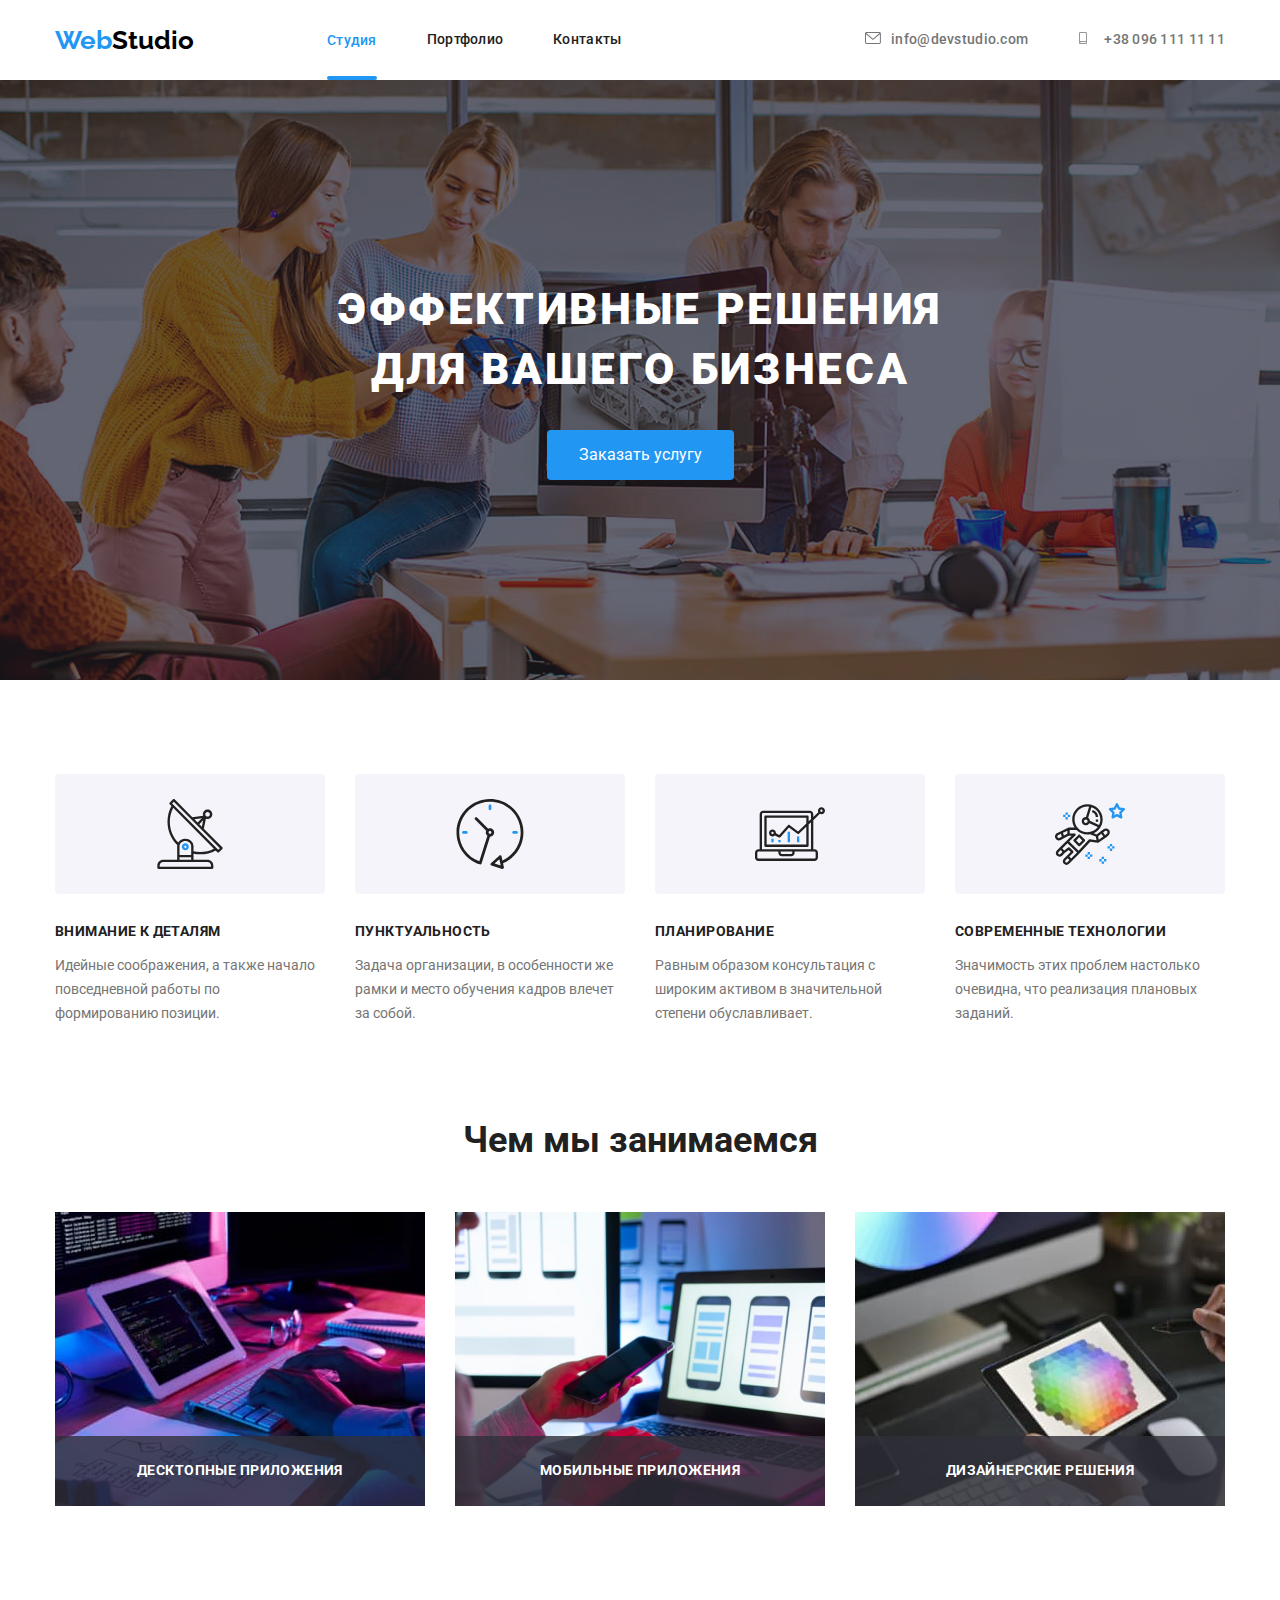
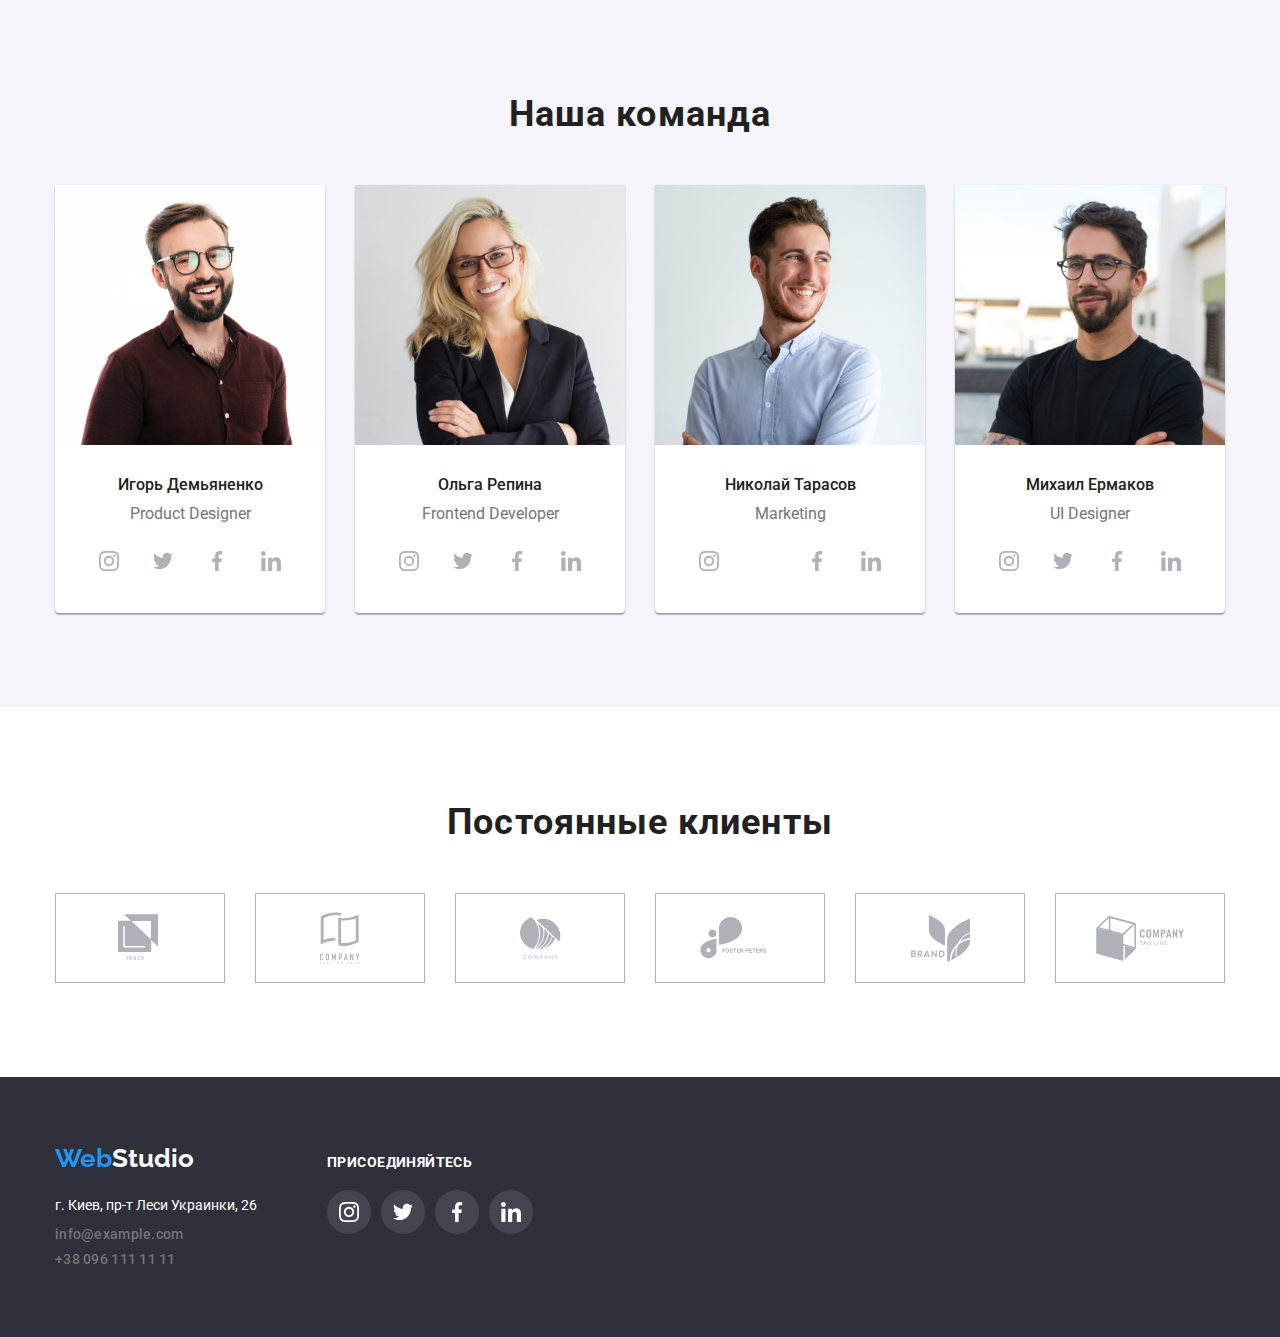
==== commit 41614c59: "add work" ====
--- a/index.html
+++ b/index.html
@@ -132,15 +132,19 @@
           <div class="container">
           <h2 class="work-title" >Чем мы занимаемся</h2>
           
-          <ul class="work-item" >
-              <li class="work-item-frame" >
+          <ul class="work-item" > 
+              <li class="work-thumb" >
                   <img src="./images/hw-1.jpg" alt="рабочий стол">
-              </li>
-              <li class="work-item-frame" >
+                 
+                  <p class="work-name">Десктопные приложения</p>
+              </li>
+              <li class="work-thumb" >
                   <img src="./images/hw2.jpg" width="370" alt="рабочий стол и телефон"> 
-              </li>
-              <li class="work-item-frame" >
+                  <p class="work-name">Мобильные приложения</p>
+              </li>
+              <li class="work-thumb" >
                   <img src="./images/hw3.jpg" alt="рабочий стол и дизайн">
+                  <p class="work-name">Дизайнерские решения</p>
               </li>
             </ul>
         </div>
--- a/css/style.css
+++ b/css/style.css
@@ -371,6 +371,8 @@
 }
 
 .work-title { 
+  margin-bottom: 50px ;
+  
   font-family: Roboto, sans-serif;
   text-align: center;
   margin-top: 0px;
@@ -379,13 +381,19 @@
   font-size: 36px;
   line-height: 1.16; 
   color: var(--h-collor);
-  margin-bottom: 50px ;
-}
- 
-
-.work-item-frame {
+ 
+}
+ 
+
+.work-thumb {
+  position: relative;
   /* outline: 1px solid green; */
-  display: block;
+  display: flex;
+
+}
+
+.work-thumb:not(:last-child) {
+  margin-right: 30px;
 }
 
 .work-item {
@@ -401,18 +409,55 @@
   margin-top: 0px;
   margin-bottom: 0px;
 }
+/* 
+.work-imagine{
+  display: block;
+  width: 100%;
+} */
+
+/* 
+.work-item-frame-overlay{
+  position: absolute;
+  width: 370px;
+  height: 70px;
+  background-color: rgba(47, 48, 58, 0.8);;
+} */
 
 /* 
 .work-item-frame {
   margin-right: 30px;
 } */
 
-/* .work-item-frame:last-child {
+/* /* .work-item-frame:last-child {
   margin-right: 0px;
-} */
-
-.work-item-frame:not(:last-child) {
-  margin-right: 30px;
+} * */
+
+
+.work-name{
+  position: absolute;
+  bottom: 0;
+  left: 0; 
+  right: 0;
+  height: 70px;
+  width: 100%;
+
+  display: flex;
+  align-items: center;
+  justify-content: center;
+  margin-bottom: 0;
+  margin-top: 0;
+
+  font-family: Roboto, sans-serif;
+  font-style: normal;
+  font-weight: bold;
+  font-size: 14px;
+  line-height: 1.14;
+  text-align: center;
+  letter-spacing: 0.03em;
+  text-transform: uppercase;
+  color: var(--white-text-collor);
+  background-color: rgba(47, 48, 58, 0.8);
+
 }
 
 /*  о нашей команде */
@@ -773,12 +818,26 @@
   max-width: 528px;
   width: 100%;
   max-height: 100vh;
-  
-  background: #FFFFFF;
+  overflow-y: auto;
+  
+  background-color: var(--white-text-collor);
   box-shadow: 0px 1px 3px rgba(0, 0, 0, 0.12), 0px 1px 1px rgba(0, 0, 0, 0.14), 0px 2px 1px rgba(0, 0, 0, 0.2);
   border-radius: 4px;
 
 }  
+
+.btn-close{
+  position: absolute;
+  top: 8px;
+  right: 8px;
+  
+  width: 30px;
+  height: 30px;
+
+  background-color: var(--white-text-collor) ;
+  border: 1px solid rgba(0, 0, 0, 0.1);
+  border-radius: 50%;
+}
 
 /* Портфлио */
 
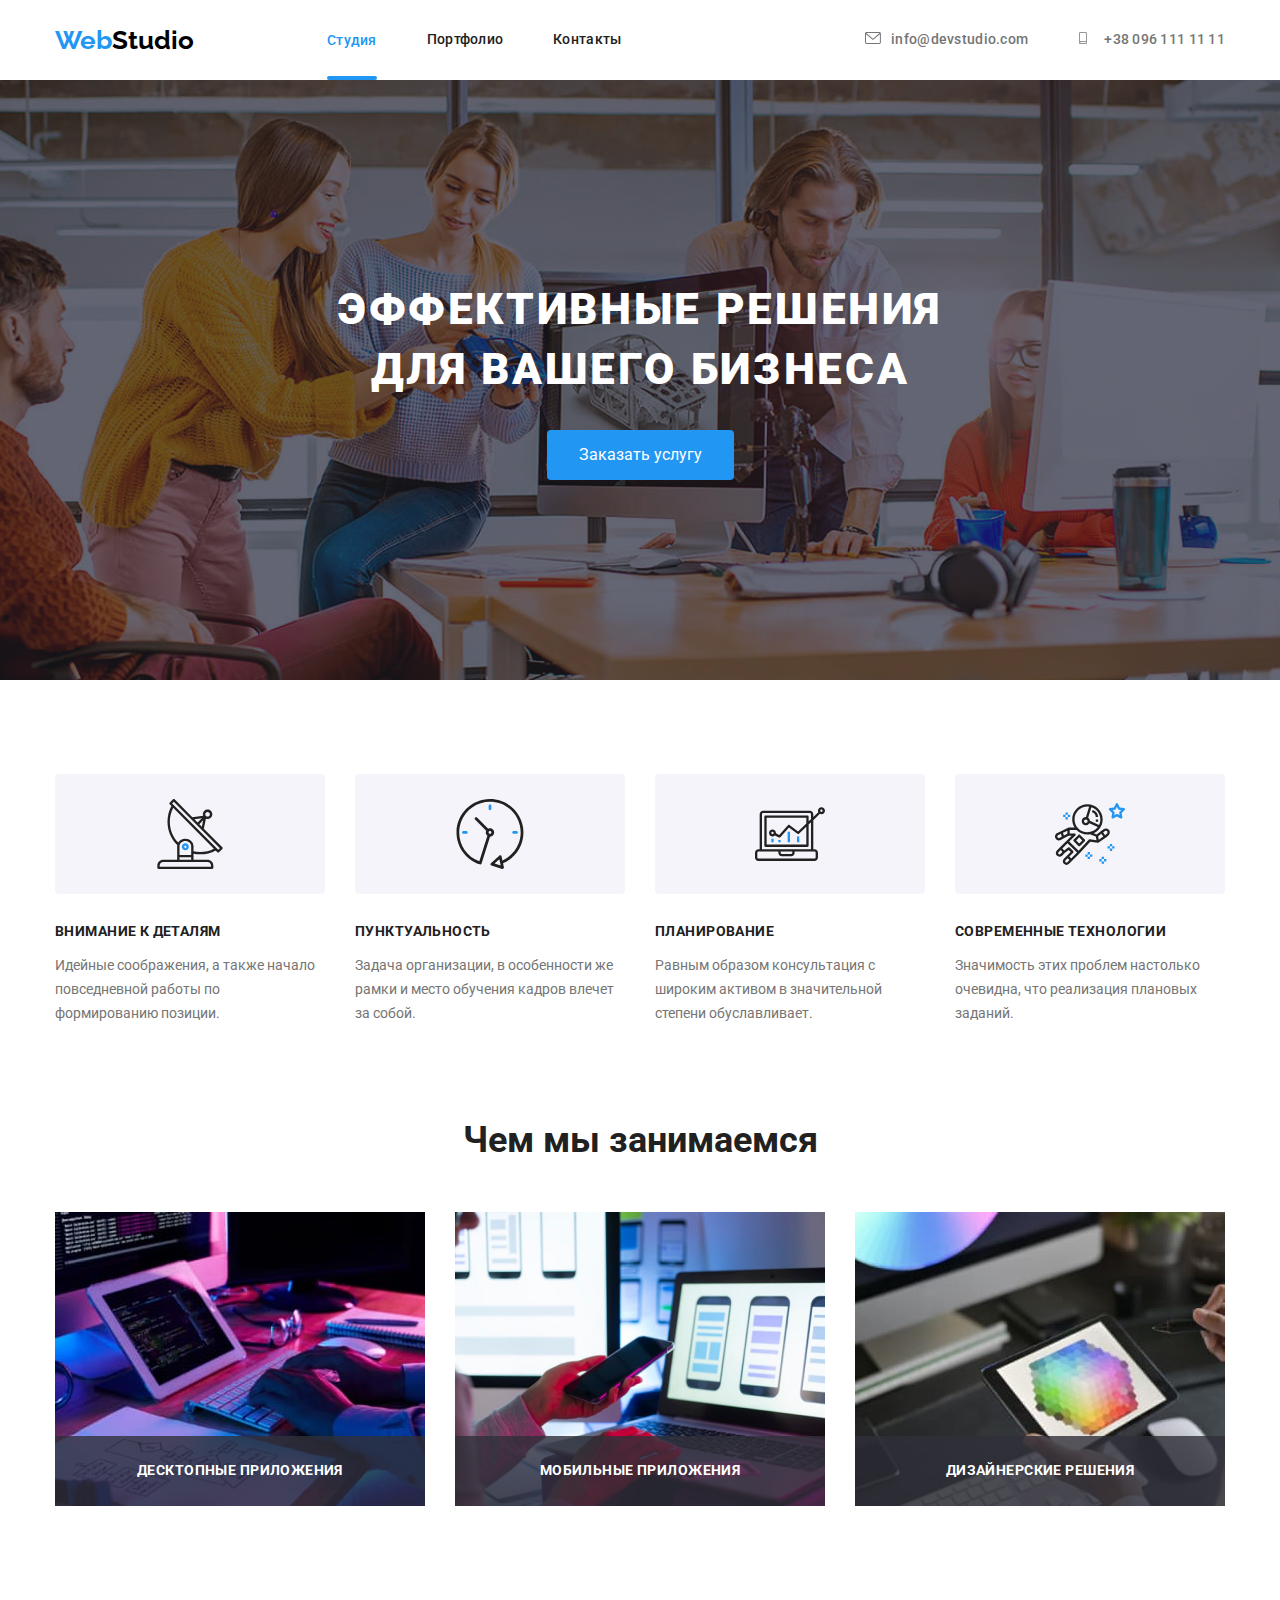
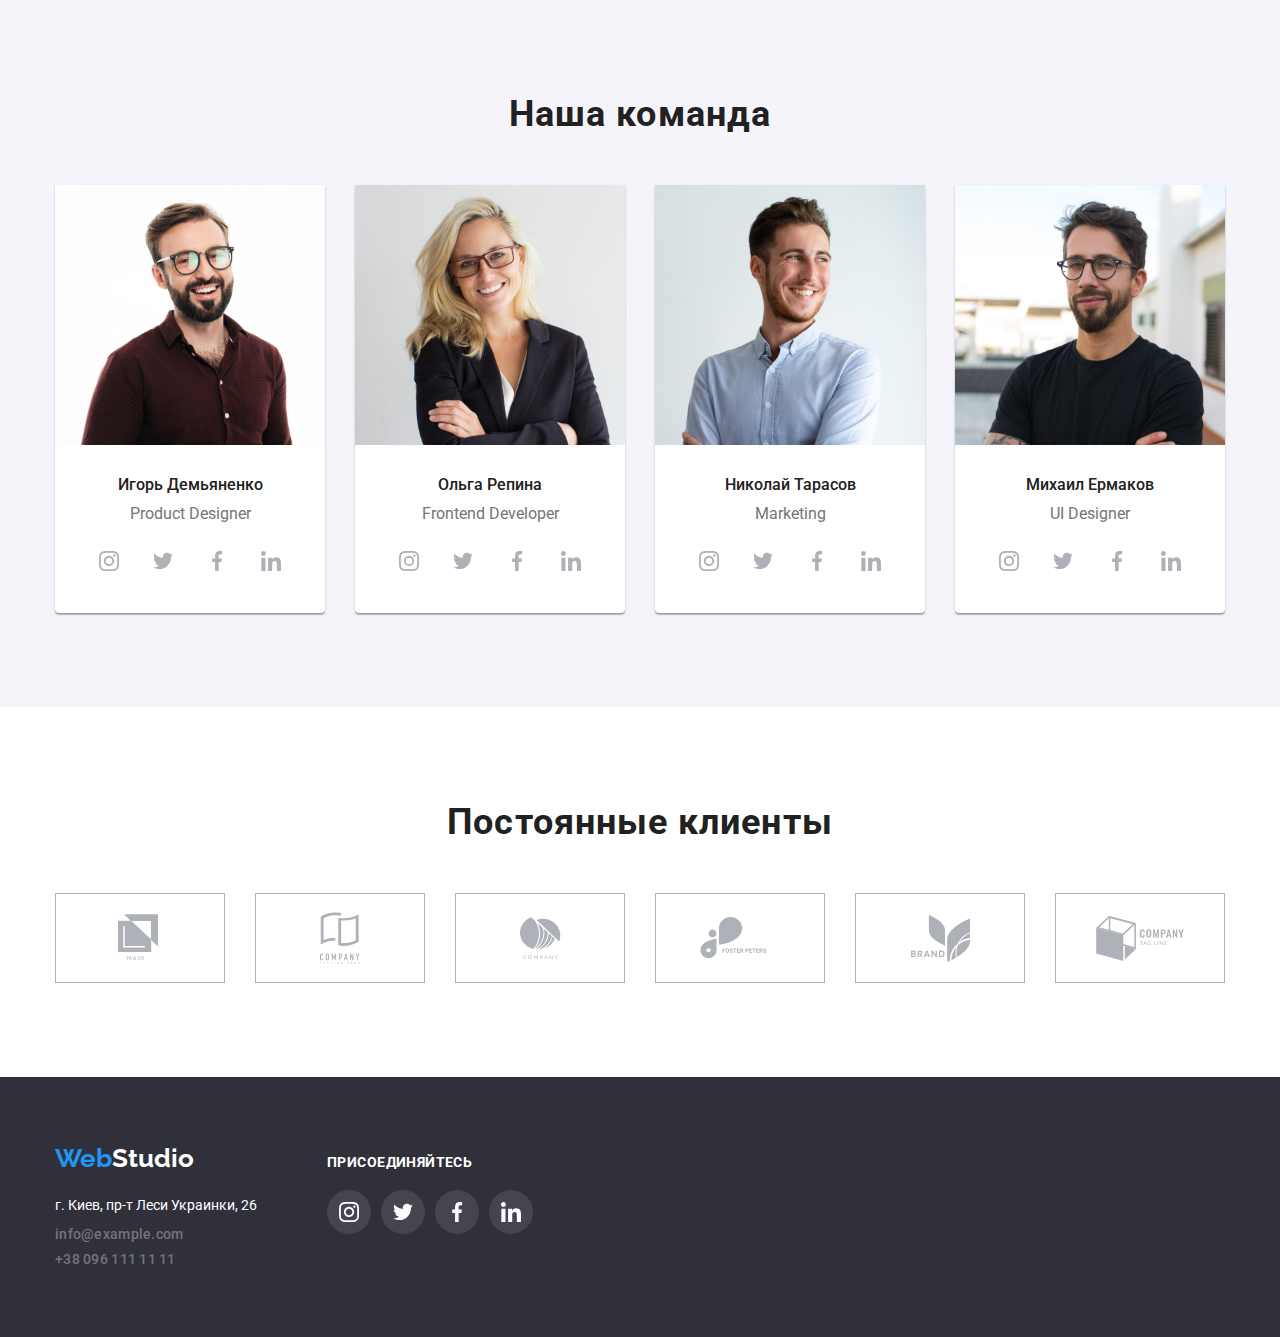
==== commit c19ea58e: "add portfolio" ====
--- a/index.html
+++ b/index.html
@@ -258,7 +258,7 @@
                 <li class="item-icon" >
                    <a class="link-icon" href=""> 
                        <svg class="icon" width="20px" height="20px" > 
-                           <use href="./images/symbol-defs .svg#icon-twitter" ></use>
+                           <use href="./images/symbol-defs.svg#icon-twitter" ></use>
 
                    </svg>
 
--- a/css/style.css
+++ b/css/style.css
@@ -23,7 +23,10 @@
   --header-back: #ececec;
   --social-icon: #AFB1B8;
   --team-back: #F5F4FA;
-  --back: rgba(255,255,255,0.1)
+  --back: rgba(255,255,255,0.1);
+  --transition-color: color 250ms cubic-bezier(0.4, 0, 0.2, 1);
+  --transition-background: background-color 250ms cubic-bezier(0.4, 0, 0.2, 1);
+  --transition-shadow: box-shadow 250ms cubic-bezier(0.4, 0, 0.2, 1);
 }
 
 button{
@@ -132,6 +135,11 @@
   color: var(--link-collor);
 }
 
+.link{
+  transition: var(--transition-color);
+  
+}
+
 .link-current { 
   display: block;
   
@@ -199,17 +207,19 @@
   color: var(--primary-text-color);
 }
 
-/* .nav-links :hover,
+.nav-links :hover,
 .nav-links :focus {
   color: var(--link-collor);
-} */
+}
 
 .nav-links {
   display: flex;
   margin-left: auto; 
   margin-top: 0px;
-  margin-bottom: 0px;
-}
+  margin-bottom: 0px; 
+  transition: var(--transition-color); 
+}
+  
 
 .nav-icon {
   display: block;
@@ -546,11 +556,16 @@
   display: flex;
   width: 44px;
   height: 44px;
+  align-items: center;
+  justify-content: center;
+  
+  
+  border-radius: 50%;
+  transition: var(--transition-background);
+  transition: var(--transition-color); 
+ 
   color: var(--social-icon);
   /* background-color: blue; */
-  align-items: center;
-  justify-content: center;
-  border-radius: 50%;
 }
 
 .item-icon:not(:first-child){
@@ -582,6 +597,7 @@
 /* .icon{
   fill: currentColor;
 } */
+/* Наши клиенты */
 
 .our-clients{
   padding-top: 94px;
@@ -635,6 +651,10 @@
   height: 90px;
   align-items: center;
   justify-content: center;
+ 
+  transition: var(--transition-color);
+  transition: border 250ms cubic-bezier(0.4, 0, 0.2, 1);;
+  
   color: var(--social-icon);
   border: 1px solid var(--social-icon)
 }
@@ -717,16 +737,19 @@
   margin-top: 9px;
 }
 
-.footer-nav-link {
-  display: block;
-}
-
 .footer-nav-link:hover,
 .footer-nav-link:focus {
   color: var(--link-collor);
 }
 
 .footer-nav-link {
+  display: block;
+  
+  margin-top: 9px;
+  margin-bottom: 9px;
+  transition: var( --transition-color);
+  
+  
   font-family: Roboto, sans-serif;
   font-style: normal;
   font-weight: 500;
@@ -734,8 +757,7 @@
   line-height: 1.14;
   letter-spacing: 0.02em;
   color: var(--primary-text-color);
-  margin-top: 9px;
-  margin-bottom: 9px;
+  
 }
 /* футер бокс:присоединяйся и соц сети */
 
@@ -779,9 +801,12 @@
   display: flex;
   align-items: center; 
   justify-content: center;
+  
   width: 44px;
   height: 44px;
   border-radius: 50%; 
+  transition: var(--transition-background);
+  
   background-color: rgba(255, 255, 255, 0.1); ;
 }
  
@@ -868,6 +893,14 @@
 .main-button-item{
   display: flex; 
   border-radius: 4px;
+  padding-left: 22px;
+  padding-right: 22px;
+  padding-top: 6px;
+  padding-bottom: 6px;
+   
+  transition: var(--transition-background);
+  transition: var(--transition-color);
+  
   font-family: Roboto, sans-serif;
   font-style: normal;
   font-weight: 500;
@@ -876,10 +909,7 @@
   text-align: center;
   letter-spacing: 0.03em;
   color: var( --h-collor);
-  padding-left: 22px;
-  padding-right: 22px;
-  padding-top: 6px;
-  padding-bottom: 6px;
+  
 }
 
 
@@ -924,13 +954,18 @@
 }
 
 .progects-name {
+  display: flex;
   width: 370px;
   /* outline: 1px solid #008000; */
   margin-right: 30px;
   margin-bottom: 30px;
+  
+  
   background-color: var(--white-text-collor);
   border: 1px solid #EEEEEE;
-}
+  
+}
+
 
 /* .progects-name:hover,
 .progects-name:focus{
@@ -958,14 +993,44 @@
   color: var(--primary-text-color);
 }
 
-.product-title {
-  display: block;
+.product-title{
+  /* display: flex; */
+  width: 100%;
+  height: 100%;
+  transition: var(--transition-shadow);
 }
 
 .product-title:hover,
 .product-title:focus{
   box-shadow: 0px 1px 1px rgba(0, 0, 0, 0.12), 0px 4px 4px rgba(0, 0, 0, 0.06), 1px 4px 6px rgba(0, 0, 0, 0.16);
 }
+
+.card-image{
+  position: relative;
+  overflow: hidden;
+  border-style: none;
+  width: 368px;
+  height: 294px;
+}
+
+
+.progect-overlay{
+  position: absolute;
+  bottom: 0;
+  left: 0;
+  width: 100%;
+  height: 100%;
+  
+  background: rgba(33, 150, 243, 0.9);
+
+  transform: translateY(-100%);
+  transition: transform 250ms cubic-bezier(0.4, 0, 0.2, 1);;
+}
+
+.card-image:hover .progect-overlay{
+  transform: translateY(0);
+}
+
 
 .our-product {
   padding-top: 20px;
@@ -985,6 +1050,20 @@
   margin-bottom: 0px;
 }
 
+.overlay-text{ 
+  margin-left: 24px;
+  margin-right: 24px;
+  margin-top: 63px;
+  margin-bottom: 63px;
+  font-family: Roboto, sans-serif;
+  font-style: normal;
+  font-weight: normal;
+  font-size: 18px;
+  line-height: 28px; 
+  letter-spacing: 0.03em;
+  color: var(--white-text-collor);
+}
+
 /* .frame {
   outline: 2px solid green;
 } */
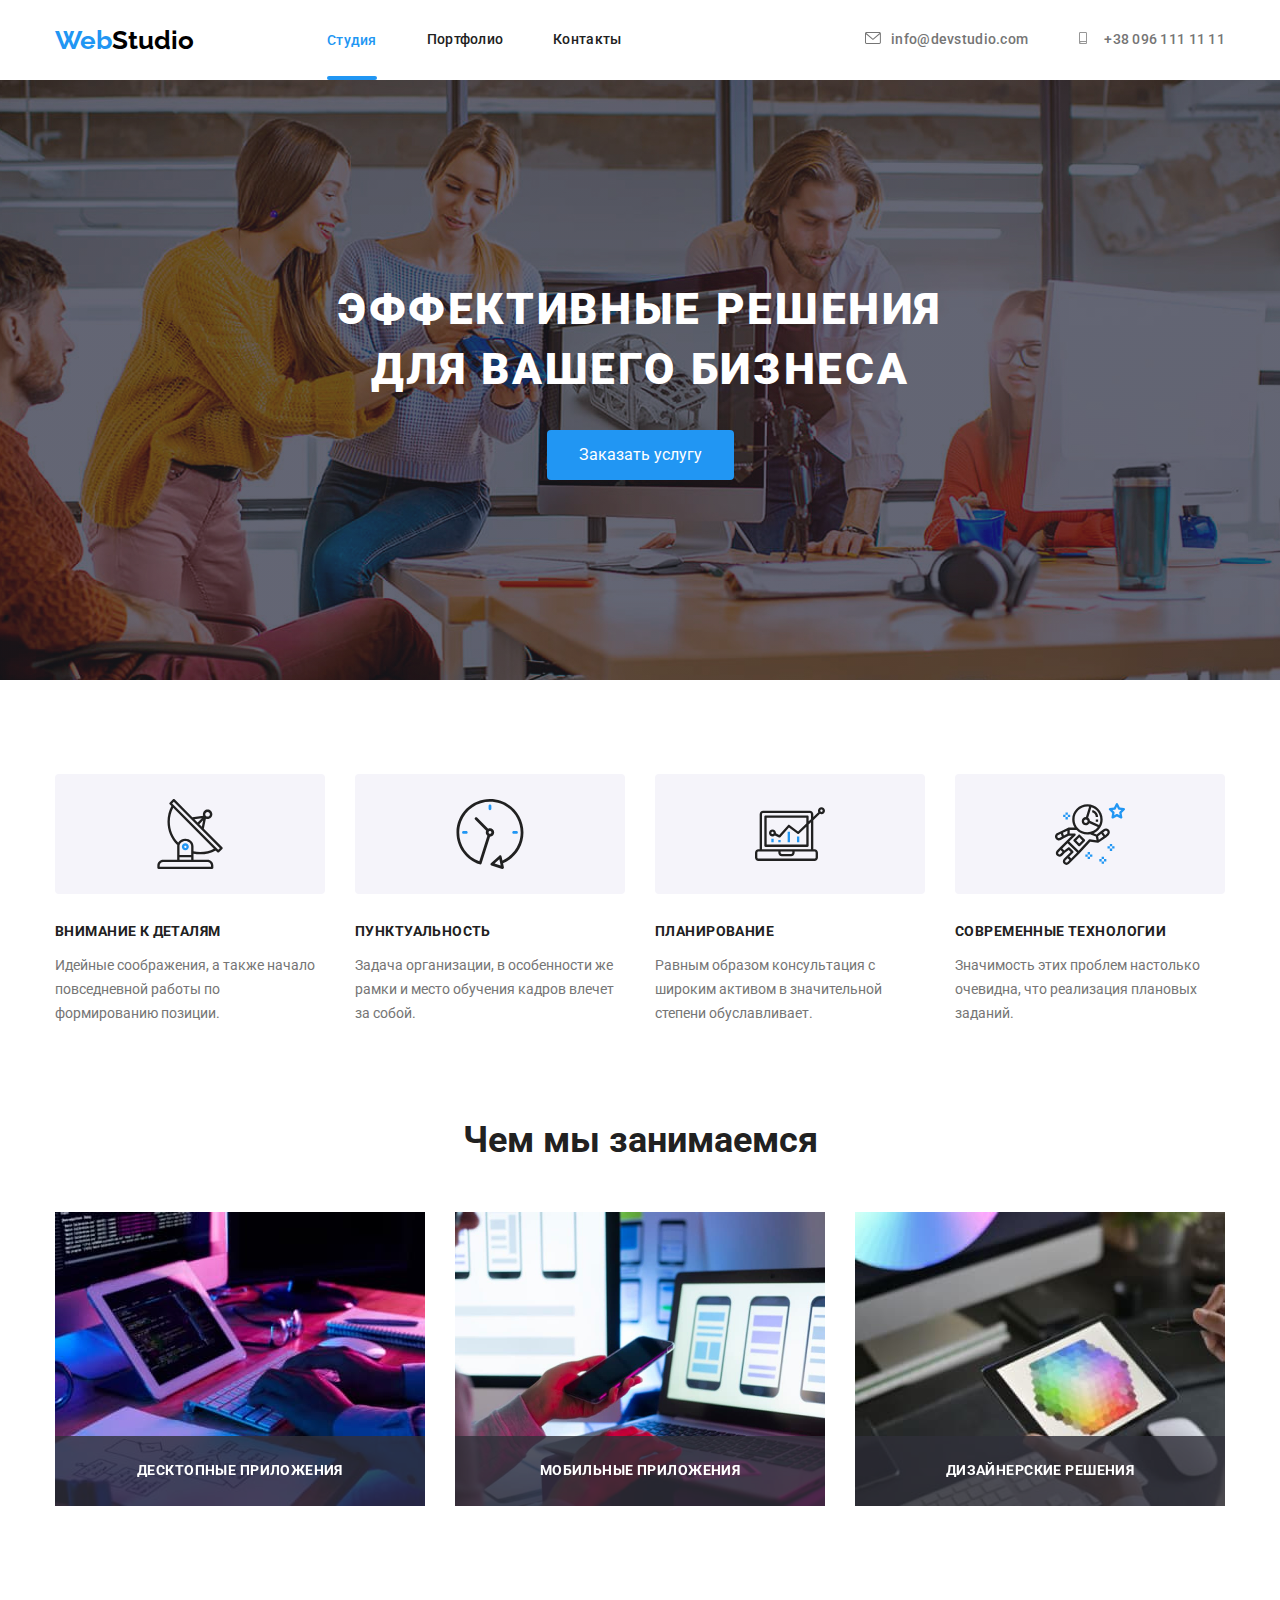
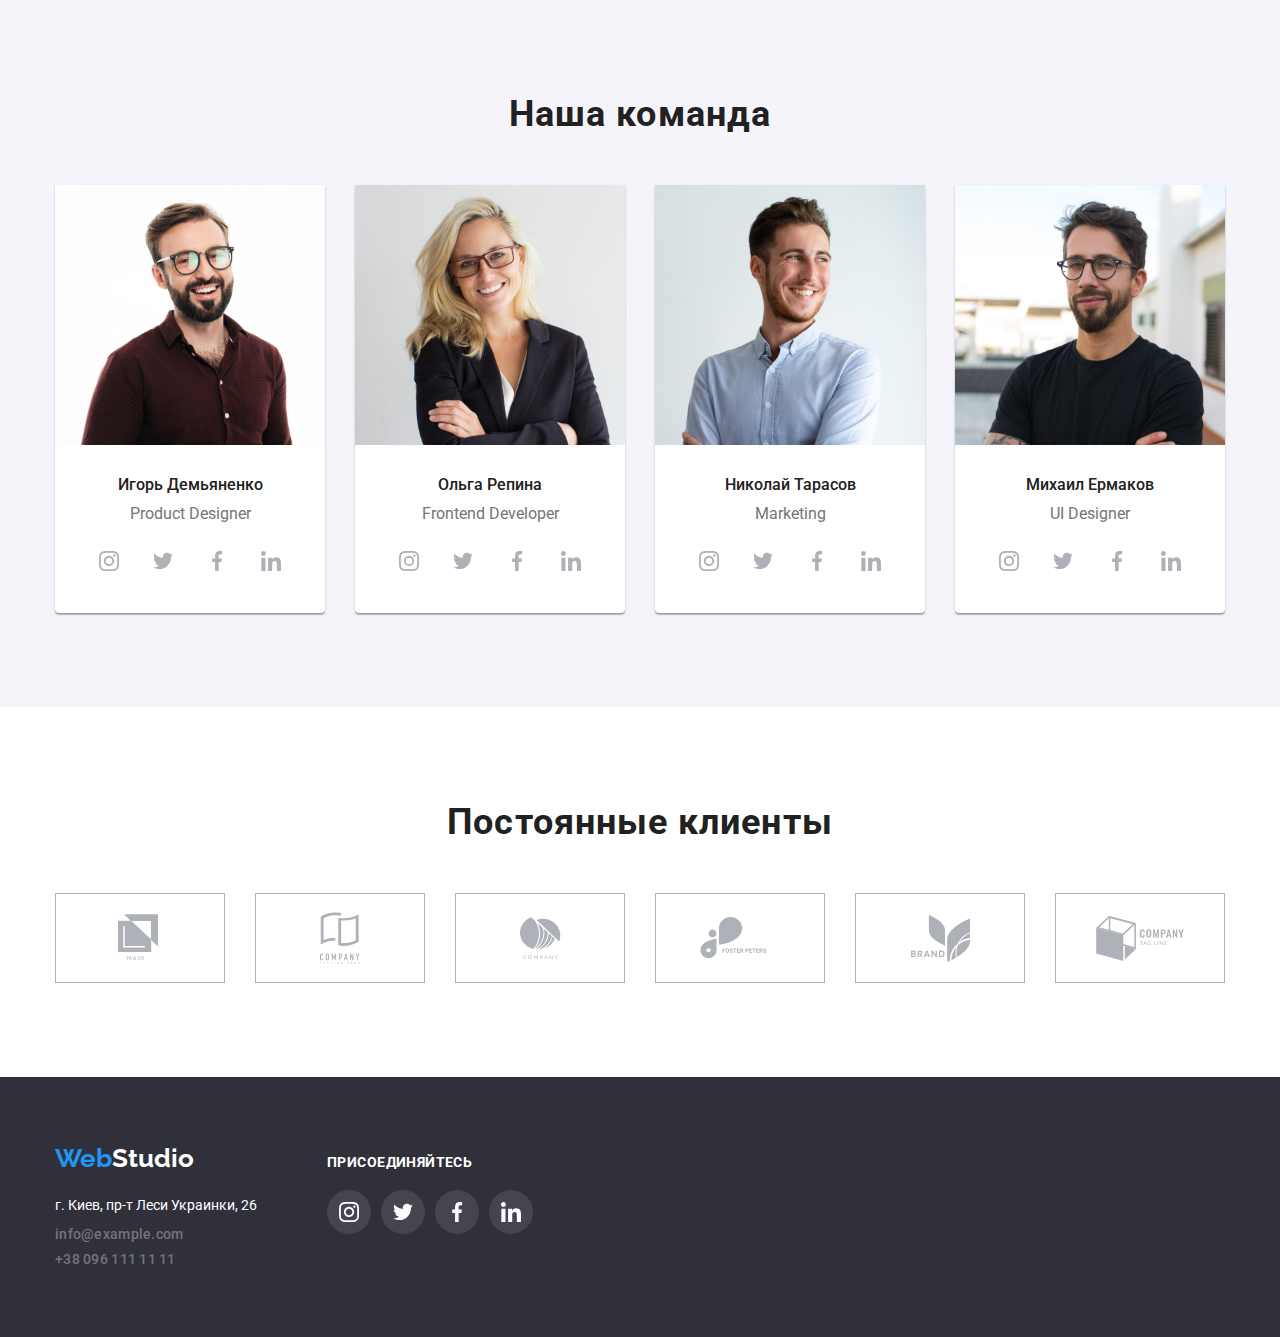
==== commit 2b8e1865: "fixing modal" ====
--- a/index.html
+++ b/index.html
@@ -3,17 +3,19 @@
 <head>
     <meta charset="UTF-8">
     <meta name="viewport" content="width=device-width, initial-scale=1.0">
-    <title>Студия</title>
+    <title>Студия</title> 
+    <link rel="stylesheet" href="https://cdnjs.cloudflare.com/ajax/libs/modern-normalize/1.0.0/modern-normalize.min.css"/>
     <link rel="preconnect" href="https://fonts.gstatic.com">
     <link href="https://fonts.googleapis.com/css2?family=Raleway:wght@700&family=Roboto:wght@400;500;700;900&display=swap"
         rel="stylesheet">
-    <link rel="stylesheet" href="https://cdnjs.cloudflare.com/ajax/libs/modern-normalize/1.0.0/modern-normalize.min.css"/>
+   
     <link rel="stylesheet" href="./css/style.css">
     <link rel="stylesheet" href="./css/common.css">
 </head>
 <body>
-    <div class="container">
-    <header class="header-back" >
+    
+    <header class="page-header" >
+        <div class="container">
     <nav>
         <div class="header-nav">
             <a class="linc-logo" href="WebStudio"> <span class="link-blue">Web</span><span class="link-black" >Studio</span> </a>
@@ -27,7 +29,7 @@
                 <a class="link" href="./portfolio.html">Портфолио</a>
             </li>
             <li class="item" >
-                <a class="link" href="Контакты ">Контакты</a>
+                <a class="link" href="./contact.html">Контакты</a>
             </li>
       </ul>
     
@@ -54,10 +56,10 @@
     
     </div>
     </nav>
-
+</div>
 
     </header> 
-</div>
+
 
 
     <main> 
@@ -451,10 +453,5 @@
 </div>
     <script src="./js/modal.js"></script>
 
-    
-    
 </body>
-</html>  
-     
-
-        +</html>--- a/css/style.css
+++ b/css/style.css
@@ -11,6 +11,7 @@
 body {
   font-family: 'Roboto', sans-serif;
   color: #757575;
+  padding-top: 80px;
 }
 
 /* css-переменные. */
@@ -27,6 +28,19 @@
   --transition-color: color 250ms cubic-bezier(0.4, 0, 0.2, 1);
   --transition-background: background-color 250ms cubic-bezier(0.4, 0, 0.2, 1);
   --transition-shadow: box-shadow 250ms cubic-bezier(0.4, 0, 0.2, 1);
+  --transition: 250ms cubic-bezier(0.4, 0, 0.2, 1);
+  
+}
+
+.page-header{
+  position: fixed;
+  min-height: 80px;
+  width: 100%;
+  top: 0;
+  left: 0;
+ 
+  background-color: var(--white-text-collor);
+  /* z-index: 1; */
 }
 
 button{
@@ -59,7 +73,7 @@
   fill: var(--social-icon);
 } */
 
-
+/*  Хедер сайта */
 .site-nav .item:last-child {
   margin-right: 0px;
 }
@@ -72,15 +86,15 @@
   color: black;
 } 
 
-/*  Хедер сайта */
+
+ 
+/* линия хедера в Портфолио */
 
 .header-line-bottom{
   border-bottom: 1px solid #ECECEC
 }
 
 .header-nav { 
- 
-  
   display: flex;
   align-items: center;
   height: 80px;
@@ -93,13 +107,12 @@
   font-style: normal;
   font-weight: bold;
   font-size: 26px;
-  line-height: 31px;
+  line-height: 1.19;
 }
 
 /* навигация по сайту */
 
-.site-nav { 
- 
+.site-nav {
   display: flex;
   align-items: center;
   margin-left: 93px;
@@ -110,19 +123,20 @@
 .site-nav .item + .item {
   margin-left: 50px;
 }
-
+ 
 /* .site-nav .item {
   outline: 1px solid greenyellow;
 } */
 
-.site-nav .link { 
- 
-  
-  display: block;
-  
+
+.site-nav .link {
+
+
+  display: block;
+
   padding-top: 32px;
   padding-bottom: 32px;
- 
+
   color: var(--h-collor);
 }
 
@@ -137,17 +151,16 @@
 
 .link{
   transition: var(--transition-color);
-  
-}
-
-.link-current { 
-  display: block;
-  
-  position: relative; 
-  
+}
+
+.link-current {
+  position: relative;
+
+  display: block;
+
   padding-top: 32px;
   padding-bottom: 32px;
-  
+
   font-family: Roboto, sans-serif;
   font-style: normal;
   font-weight: 500;
@@ -156,34 +169,31 @@
   letter-spacing: 0.02em;
   color: var(--link-collor);
 }
-  
- 
-  
-
-.link {  
-  display: block;
- 
+
+.link {
+  display: block;
+
   font-family: Roboto, sans-serif;
   font-style: normal;
   font-weight: 500;
   font-size: 14px;
   line-height: 1.14;
   letter-spacing: 0.02em;
-} 
+}
 
 .link-current::after{
   content: "";
-  
-  
+
+
   position: absolute;
   width: 100%;
   height: 4px;
   left: 0;
   bottom: 0;
   border-radius: 2px;
-  
+
   background-color: var(--link-collor);
- 
+
 }
 
 
@@ -366,7 +376,7 @@
   display: flex;
   align-items: center;
   justify-content: center;
-  background: #F5F4FA;
+  background-color: var(--team-back);
   border-radius: 4px;
   height: 120px;
   
@@ -502,9 +512,9 @@
   margin-bottom: 0px;
 }
 
-.team-card-item {
-  /* outline: 1px solid #008000; */
-}
+/* .team-card-item {
+  outline: 1px solid #008000;
+} */
 
 .team-card-item {
   margin-right: 30px;
@@ -561,8 +571,8 @@
   
   
   border-radius: 50%;
-  transition: var(--transition-background);
-  transition: var(--transition-color); 
+  transition: var(  --transition-background), var(--transition-color);
+ 
  
   color: var(--social-icon);
   /* background-color: blue; */
@@ -652,8 +662,8 @@
   align-items: center;
   justify-content: center;
  
-  transition: var(--transition-color);
-  transition: border 250ms cubic-bezier(0.4, 0, 0.2, 1);;
+  transition: var(--transition-color), border 250ms cubic-bezier(0.4, 0, 0.2, 1);
+  
   
   color: var(--social-icon);
   border: 1px solid var(--social-icon)
@@ -833,12 +843,17 @@
   pointer-events: none;
 }
 
+.backdrop.is-hidden .modal{
+  transform: translateX(-900px) translateY(-50%)
+}
+
 .modal{ 
   position: absolute;
   top: 50%;
   left: 50%;
   transform: translate(-50%, -50%);
-  
+  transition: transform 250ms cubic-bezier(0.4, 0, 0.2, 1);;
+
   min-height: 581px; 
   max-width: 528px;
   width: 100%;
@@ -873,7 +888,7 @@
   justify-content: center;
   margin-top: 0px;
   padding-left: 0px;
-  margin-bottom: 34px; 
+  margin-bottom: 50px; 
  
 }
 
@@ -898,8 +913,8 @@
   padding-top: 6px;
   padding-bottom: 6px;
    
-  transition: var(--transition-background);
-  transition: var(--transition-color);
+  transition: var(--transition-background), var(--transition-color); 
+  
   
   font-family: Roboto, sans-serif;
   font-style: normal;
@@ -960,11 +975,9 @@
   margin-right: 30px;
   margin-bottom: 30px;
   
-  
-  background-color: var(--white-text-collor);
-  border: 1px solid #EEEEEE;
-  
-}
+  background-color: var(--white-text-collor);  
+}
+ 
 
 
 /* .progects-name:hover,
@@ -1013,6 +1026,9 @@
   height: 294px;
 }
 
+.product-image{
+  display: block;
+}
 
 .progect-overlay{
   position: absolute;
@@ -1022,14 +1038,18 @@
   height: 100%;
   
   background: rgba(33, 150, 243, 0.9);
-
-  transform: translateY(-100%);
+  
+  transform: translateY(100%);
   transition: transform 250ms cubic-bezier(0.4, 0, 0.2, 1);;
 }
 
-.card-image:hover .progect-overlay{
+.product-title:hover .progect-overlay{
   transform: translateY(0);
 }
+
+/* .card-image:hover .progect-overlay{
+  transform: translateY(0);
+} */
 
 
 .our-product {
@@ -1067,9 +1087,36 @@
 /* .frame {
   outline: 2px solid green;
 } */
+ 
+/* страница контакты */
+
+.contact-hero{
+  min-height: 600px;
+  background-color: darkblue;
+}
+
+.contact-hero-title{
+  text-align: center;
+  padding-top: 200px;
+  margin-bottom: 30px;
+  margin-top: 0px;
+
+  /* outline: 1px solid green; */
+
+  color: var(--white-text-collor);
+  font-family: Roboto, sans-serif;
+  font-style: normal;
+  font-weight: 900;
+  font-size: 44px;
+  line-height: 1.36;
+
+  letter-spacing: 0.06em;
+  text-transform: uppercase;
+}
 
 /*  контейнер для стилизации hero
  */
+
 .hero-container {
   width: 600px;
   margin-left: auto;
